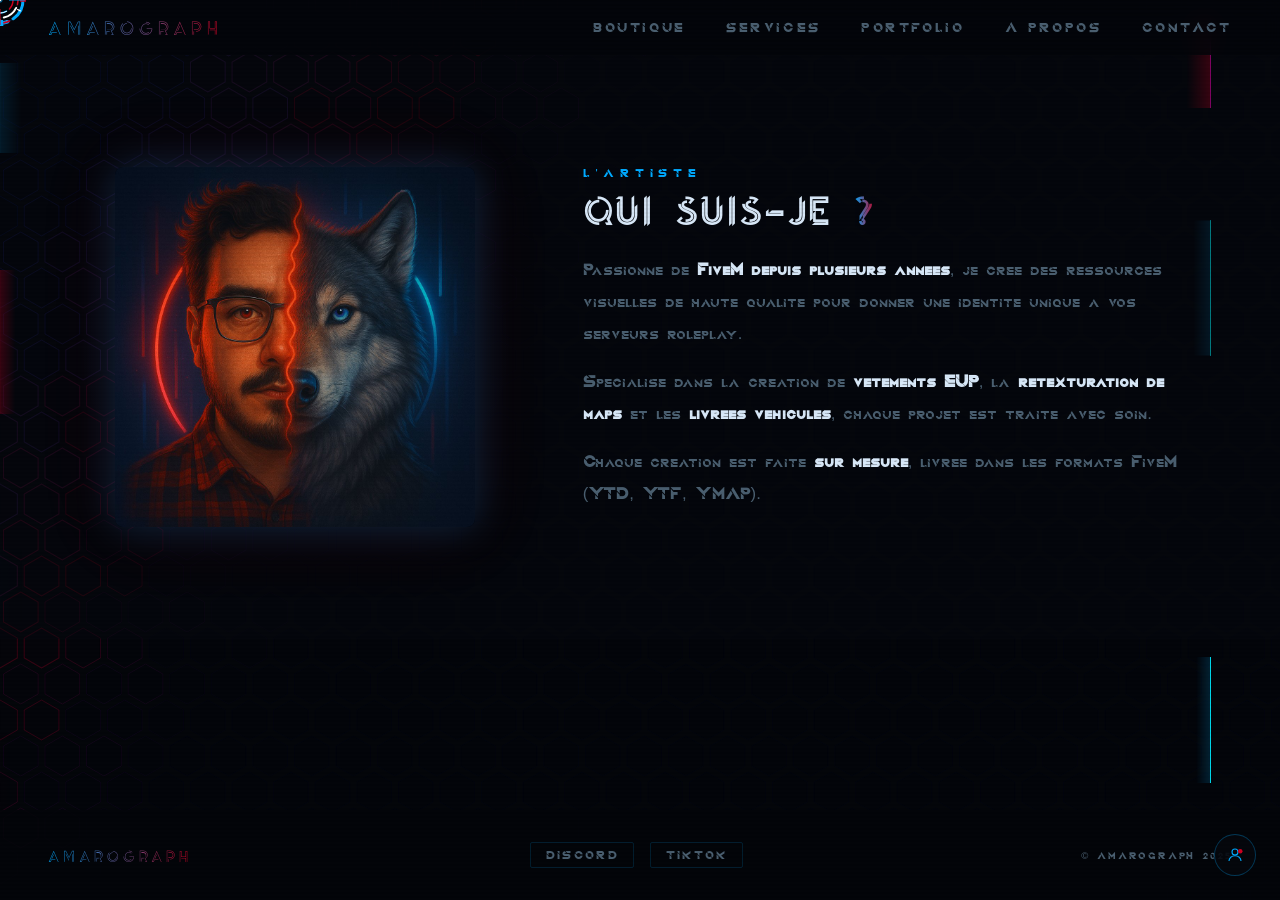
==== about.html @ d71bf7f0 "feat: boutique integree avec Tebex Headless API - boutique.html: page boutique avec grille de produi" ====
<!DOCTYPE html>
<html lang="fr">
<head>
<meta charset="UTF-8">
<meta name="viewport" content="width=device-width, initial-scale=1.0">
<title>Amarograph — À propos</title>
<link rel="stylesheet" href="style.css">
</head>
<body>
<div id="cur-wrap" style="position:fixed;pointer-events:none;z-index:99999;transform:translate(-50%,-50%);will-change:transform">
  <canvas id="cur-canvas" width="54" height="54" style="display:block"></canvas>
</div>
<canvas id="neon-border"></canvas>
<canvas id="hexbg"></canvas>
<canvas id="fl"></canvas>
<canvas id="fr"></canvas>
<nav class="Z">
  <a href="index.html" class="logo" style="text-decoration:none">Amarograph</a>
  <ul class="navl">
    <li><a href="boutique.html">Boutique</a></li>
    <li><a href="services.html">Services</a></li>
    <li><a href="portfolio.html">Portfolio</a></li>
    <li><a href="about.html" class="active">À propos</a></li>
    <li><a href="contact.html">Contact</a></li>
  </ul>
</nav>
<div class="secw" id="aboutbg"><div id="about"><section>
  <div class="ai">
    <div class="alw"><img src="[data-uri]" alt="Amarograph" style="width:100%;max-width:360px;border-radius:8px;position:relative;z-index:1;box-shadow:0 0 40px rgba(0,170,255,.18),0 0 80px rgba(204,0,32,.12)"></div>
    <div class="at">
      <span class="slbl">L'artiste</span>
      <h2 class="stit" id="txt-about-title" style="margin-bottom:1.5rem">Qui suis-je <span>?</span></h2>
      <p>Passionné de <strong>FiveM depuis plusieurs années</strong>, je crée des ressources visuelles de haute qualité pour donner une identité unique à vos serveurs roleplay.</p>
      <p>Spécialisé dans la création de <strong>vêtements EUP</strong>, la <strong>retexturation de maps</strong> et les <strong>livrées véhicules</strong>, chaque projet est traité avec soin.</p>
      <p>Chaque création est faite <strong>sur mesure</strong>, livrée dans les formats FiveM (YTD, YTF, YMAP).</p>
      </div>
    </div>
  </div>
</section></div></div>

<footer>
  <span class="flogo">Amarograph</span>
  <div class="sl">
    <a class="sb" href="#">Discord</a>
    <a class="sb" href="#">TikTok</a>
  </div>
  <span class="fr">© Amarograph 2025</span>
</footer>
<!-- ADMIN BTN -->
<div id="admin-btn" onclick="admOpen()" title="Admin">
  <svg viewBox="0 0 24 24" fill="none" stroke="#00AAFF" stroke-width="1.5">
    <circle cx="12" cy="8" r="4"/><path d="M4 20c0-4 3.6-7 8-7s8 3 8 7"/>
    <circle cx="19" cy="7" r="3" fill="#CC0020" stroke="none"/>
  </svg>
</div>

<!-- LOGIN -->
<div id="admin-login">
  <div class="adm-box">
    <div class="adm-title">Panneau Admin</div>
    <label class="adm-label">Mot de passe</label>
    <input type="password" class="adm-input" id="adm-pwd" placeholder="••••••••" onkeydown="if(event.key==='Enter')admLogin()">
    <div id="adm-err" class="adm-err">Mot de passe incorrect</div>
    <div style="display:flex;gap:.6rem;margin-top:1.2rem">
      <button class="adm-btn adm-btn-b" onclick="admLogin()" style="flex:1">Connexion</button>
      <button class="adm-btn adm-btn-r" onclick="admClose()" style="flex:1">Annuler</button>
    </div>
  </div>
</div>

<!-- PANEL -->
<div id="admin-panel">
  <div class="adm-box">
    <div style="display:flex;align-items:center;justify-content:space-between;margin-bottom:1.5rem">
      <div class="adm-title" style="margin-bottom:0">Administration</div>
      <button class="adm-btn adm-btn-r" onclick="admLogout()">Déconnexion</button>
    </div>

    <div class="adm-tabs">
      <div class="adm-tab active" onclick="admTab('photos',this)">Photos portfolio</div>
      <div class="adm-tab" onclick="admTab('textes',this)">Textes du site</div>
      <div class="adm-tab" onclick="admTab('services',this)">Services</div>
      <div class="adm-tab" onclick="admTab('params',this)">Paramètres</div>
    </div>

    <!-- TAB PHOTOS -->
    <div class="adm-tab-content active" id="atab-photos">
      <div style="display:flex;gap:.6rem;align-items:center;margin-bottom:.8rem;flex-wrap:wrap">
        <select id="adm-cat-new" class="adm-input" style="width:auto;flex:1">
          <option value="vetement">Vêtement</option>
          <option value="livery">Livery</option>
          <option value="mapping">Mapping</option>
          <option value="design">Design</option>
        </select>
        <input type="text" id="adm-name-new" class="adm-input" placeholder="Nom de la création" style="flex:2">
        <input type="text" id="adm-desc-new" class="adm-input" placeholder="Description courte" style="flex:3">
        <label class="adm-btn adm-btn-b" style="cursor:pointer">
          + Ajouter photo
          <input type="file" id="adm-file-new" accept="image/*" style="display:none" onchange="admAddPhoto()">
        </label>
      </div>
      <div class="adm-photos-grid" id="adm-photos-grid"></div>
    </div>

    <!-- TAB TEXTES -->
    <div class="adm-tab-content" id="atab-textes">
      <div class="adm-section">
        <div class="adm-label">Section Hero</div>
        <label class="adm-label">Accroche</label>
        <input type="text" class="adm-input" id="edit-eyebrow" oninput="liveEdit('txt-eyebrow',this.value)">
        <label class="adm-label">Titre principal</label>
        <input type="text" class="adm-input" id="edit-hero-title" oninput="liveEditArc('txt-hero-title',this.value)">
        <label class="adm-label">Sous-titre</label>
        <input type="text" class="adm-input" id="edit-hero-sub" oninput="liveEdit('txt-hero-sub',this.value)">
      </div>
      <div class="adm-section">
        <div class="adm-label">Section À propos</div>
        <label class="adm-label">Titre</label>
        <input type="text" class="adm-input" id="edit-about-title" oninput="liveEditArc('txt-about-title',this.value)">
        <label class="adm-label">Paragraphe 1</label>
        <textarea class="adm-input" id="edit-about-p1" rows="3" oninput="liveEditP('about-p1',this.value)" style="resize:vertical"></textarea>
        <label class="adm-label">Paragraphe 2</label>
        <textarea class="adm-input" id="edit-about-p2" rows="3" oninput="liveEditP('about-p2',this.value)" style="resize:vertical"></textarea>
        <label class="adm-label">Paragraphe 3</label>
        <textarea class="adm-input" id="edit-about-p3" rows="3" oninput="liveEditP('about-p3',this.value)" style="resize:vertical"></textarea>
      </div>
      <div class="adm-section">
        <div class="adm-label">Section Contact</div>
        <label class="adm-label">Titre</label>
        <input type="text" class="adm-input" id="edit-contact-title" oninput="liveEditArc('txt-contact-title',this.value)">
        <label class="adm-label">Sous-titre</label>
        <input type="text" class="adm-input" id="edit-contact-sub" oninput="liveEdit('txt-contact-sub',this.value)">
      </div>
      <div style="display:flex;gap:.6rem;margin-top:1rem">
        <button class="adm-btn adm-btn-g" onclick="admSaveTexts()" style="flex:1">Sauvegarder textes</button>
      </div>
    </div>

    <!-- TAB SERVICES -->
    <div class="adm-tab-content" id="atab-services">
      <div id="adm-services-list"></div>
      <button class="adm-btn adm-btn-g" onclick="admSaveServices()" style="margin-top:1rem">Sauvegarder services</button>
    </div>

    <!-- TAB PARAMS -->
    <div class="adm-tab-content" id="atab-params">
      <div class="adm-section">
        <div class="adm-label">Discord Webhook</div>
        <label class="adm-label">URL du Webhook (pour recevoir les messages du formulaire de contact)</label>
        <input type="text" class="adm-input" id="adm-webhook" placeholder="https://discord.com/api/webhooks/...">
        <p style="font-family:'Quantum',sans-serif;font-size:.7rem;color:var(--muted);margin-top:.5rem;line-height:1.6">
          Allez dans les paramètres de votre salon Discord → Intégrations → Webhooks → Nouveau webhook, puis copiez l'URL ici.
        </p>
        <button class="adm-btn adm-btn-g" onclick="admSaveWebhook()" style="margin-top:1rem">Sauvegarder</button>
      </div>
    </div>

  </div>
</div>

<div id="adm-toast" class="adm-toast">Sauvegardé !</div>

<!-- LIGHTBOX -->
<div class="lightbox" id="lightbox">
  <button class="lb-close" onclick="lbClose()">&times;</button>
  <button class="lb-nav lb-prev" onclick="lbNav(-1)">&#8249;</button>
  <button class="lb-nav lb-next" onclick="lbNav(1)">&#8250;</button>
  <img class="lb-img" id="lb-img" src="" alt="">
  <span class="lb-counter" id="lb-counter"></span>
  <div class="lb-info">
    <p class="lb-name" id="lb-name"></p>
    <p class="lb-desc" id="lb-desc"></p>
  </div>
</div>

</body>
</html>
<script src="script.js"></script>
</body>
</html>
---- style.css ----
@font-face{font-family:'Arc';src:url('[data-uri]') format('opentype')}
@font-face{font-family:'Quantum';src:url('[data-uri]') format('opentype')}

*,*::before,*::after{box-sizing:border-box;margin:0;padding:0}
:root{
  --b:#00AAFF;--r:#CC0020;
  --dark:#04060A;--dark2:#060810;--card:#08090F;
  --text:#D8E8F8;--muted:#4A5F70;
}
html{scroll-behavior:smooth}
body{background:var(--dark);color:var(--text);overflow-x:hidden;cursor:none;font-family:'Quantum',sans-serif;
  display:flex;flex-direction:column;min-height:100vh}
body::before{content:'';position:fixed;inset:0;pointer-events:none;z-index:9990;
  background:repeating-linear-gradient(0deg,transparent,transparent 2px,rgba(0,0,0,.022) 2px,rgba(0,0,0,.022) 4px)}

/* ── CURSEUR ── */
#cur{position:fixed;pointer-events:none;z-index:99999;transform:translate(-50%,-50%);will-change:transform}

/* ── CANVASES BG ── */
#hexbg{position:fixed;inset:0;z-index:0;pointer-events:none}
#fl{position:fixed;top:0;left:0;z-index:1;pointer-events:none;width:110px}
#fr{position:fixed;top:0;right:0;z-index:1;pointer-events:none;width:110px}

/* ── NEON BORDER TOUR DE PAGE ── */
#neon-border{
  position:fixed;inset:0;z-index:9980;pointer-events:none;
}

/* ── CONTENU AU DESSUS ── */
.Z{position:relative;z-index:2}

/* ── NAV ── */
nav{position:fixed;top:0;left:0;right:0;z-index:100;padding:1rem 3rem;
  display:flex;align-items:center;justify-content:space-between;
  background:rgba(4,6,10,.9);backdrop-filter:blur(10px)}
.logo{font-family:'Arc',sans-serif;font-size:1.2rem;letter-spacing:.25em;
  background:linear-gradient(90deg,var(--b),var(--r));-webkit-background-clip:text;-webkit-text-fill-color:transparent}
.navl{display:flex;gap:2.5rem;list-style:none}
.navl a{font-family:'Quantum',sans-serif;font-size:.82rem;letter-spacing:.2em;
  color:var(--muted);text-decoration:none;text-transform:uppercase;transition:color .2s}
.navl a:hover{color:var(--b)}

/* ── HERO ── */
.hero{min-height:100vh;display:flex;flex-direction:column;align-items:center;justify-content:center;
  text-align:center;padding:6rem 2rem 4rem;position:relative;z-index:2;overflow:hidden}
.hbg{position:absolute;inset:0;
  background:radial-gradient(ellipse 65% 55% at 25% 45%,rgba(0,100,200,.06) 0%,transparent 60%),
             radial-gradient(ellipse 55% 50% at 75% 60%,rgba(180,0,20,.05) 0%,transparent 60%),rgba(4,6,10,.3);z-index:0}

.eyebrow{position:relative;z-index:2;font-family:'Quantum',sans-serif;font-size:.85rem;
  letter-spacing:.5em;color:var(--b);text-transform:uppercase;margin-bottom:1rem;
  opacity:0;animation:fu .7s .3s forwards}
.htitle{position:relative;z-index:2;font-family:'Arc',sans-serif;
  font-size:clamp(3rem,7vw,6.5rem);letter-spacing:.15em;text-transform:uppercase;
  background:linear-gradient(135deg,#fff 0%,var(--b) 45%,var(--r) 100%);
  -webkit-background-clip:text;-webkit-text-fill-color:transparent;
  opacity:0;animation:fu .7s .5s forwards;line-height:1}
.hsub{position:relative;z-index:2;font-family:'Quantum',sans-serif;font-size:.95rem;
  letter-spacing:.2em;color:var(--muted);margin-top:.8rem;opacity:0;animation:fu .7s .7s forwards}
.htags{position:relative;z-index:2;display:flex;flex-wrap:wrap;gap:.6rem;justify-content:center;
  margin:1.8rem 0;opacity:0;animation:fu .7s .9s forwards}
.tag{font-family:'Quantum',sans-serif;font-size:.72rem;letter-spacing:.2em;text-transform:uppercase;
  padding:.4rem 1rem;border:1px solid;border-radius:2px}
.tb{border-color:var(--b);color:var(--b);background:rgba(0,170,255,.07)}
.tr{border-color:var(--r);color:var(--r);background:rgba(204,0,32,.07)}
.hcta{position:relative;z-index:2;display:inline-flex;font-family:'Quantum',sans-serif;
  font-size:.65rem;letter-spacing:.3em;text-transform:uppercase;padding:.85rem 2.5rem;
  background:linear-gradient(135deg,rgba(0,170,255,.12),rgba(204,0,32,.12));
  border:1px solid var(--b);color:var(--b);text-decoration:none;transition:all .25s;
  opacity:0;animation:fu .7s 1.1s forwards;clip-path:polygon(8px 0%,100% 0%,calc(100% - 8px) 100%,0% 100%)}
.hcta:hover{background:linear-gradient(135deg,rgba(0,170,255,.25),rgba(204,0,32,.18));box-shadow:0 0 28px rgba(0,170,255,.18)}
@keyframes fu{from{opacity:0;transform:translateY(18px)}to{opacity:1;transform:translateY(0)}}

/* ── SECTIONS ── */
.ndiv{height:1px;background:linear-gradient(90deg,transparent,var(--b) 30%,var(--r) 70%,transparent);opacity:.2;position:relative;z-index:2}
.secw{position:relative;z-index:2}
section{padding:6rem 2rem;max-width:1200px;margin:0 auto}
.slbl{font-family:'Quantum',sans-serif;font-size:.72rem;letter-spacing:.5em;
  text-transform:uppercase;color:var(--b);margin-bottom:.6rem;display:block}
.stit{font-family:'Arc',sans-serif;font-size:clamp(1.6rem,3vw,2.6rem);
  letter-spacing:.08em;margin-bottom:2.5rem;line-height:1.1}
.stit span{background:linear-gradient(90deg,var(--b),var(--r));-webkit-background-clip:text;-webkit-text-fill-color:transparent}

/* ── SERVICES ── */
#srvbg{background:rgba(6,8,16,.5)}
.sgrid{display:grid;grid-template-columns:repeat(auto-fill,minmax(260px,1fr));gap:1px;background:rgba(0,170,255,.02)}
.sc{background:rgba(8,9,15,.45);backdrop-filter:blur(6px);padding:2rem 1.6rem;position:relative;overflow:hidden;transition:background .25s;border:1px solid rgba(0,170,255,.08)}
.sc::before{content:'';position:absolute;top:0;left:0;right:0;height:2px;transition:transform .35s;transform:scaleX(0);transform-origin:left}
.sc.s1::before,.sc.s3::before{background:linear-gradient(90deg,var(--b),var(--r))}
.sc.s2::before,.sc.s4::before{background:linear-gradient(90deg,var(--r),var(--b))}
.sc:hover{background:rgba(11,13,24,.6);border-color:rgba(0,170,255,.2)}
.sc:hover::before{transform:scaleX(1)}
.hi{display:inline-flex;align-items:center;justify-content:center;width:48px;height:48px;margin-bottom:1rem}
.hi svg{width:48px;height:48px}
.sn{font-family:'Arc',sans-serif;font-size:.82rem;letter-spacing:.12em;text-transform:uppercase;color:var(--text);margin-bottom:.6rem}
.sd{font-family:'Quantum',sans-serif;font-size:1rem;color:var(--muted);line-height:1.8}
.stags{display:flex;flex-wrap:wrap;gap:.4rem;margin-top:1rem}
.stb{font-family:'Quantum',sans-serif;font-size:.72rem;letter-spacing:.15em;text-transform:uppercase;
  padding:.2rem .6rem;background:rgba(0,170,255,.07);border:1px solid rgba(0,170,255,.22);color:var(--b);border-radius:2px}
.str{font-family:'Quantum',sans-serif;font-size:.72rem;letter-spacing:.15em;text-transform:uppercase;
  padding:.2rem .6rem;background:rgba(204,0,32,.07);border:1px solid rgba(204,0,32,.22);color:var(--r);border-radius:2px}

/* ── PORTFOLIO ── */
.pf{display:flex;gap:.6rem;flex-wrap:wrap;margin-bottom:2rem}
.fb{font-family:'Quantum',sans-serif;font-size:.78rem;letter-spacing:.2em;text-transform:uppercase;
  padding:.45rem 1.1rem;border:1px solid rgba(255,255,255,.1);background:transparent;
  color:var(--muted);border-radius:2px;transition:all .2s;cursor:pointer}
.fb.active,.fb:hover{border-color:var(--b);color:var(--b);background:rgba(0,170,255,.07)}
.pg{display:grid;grid-template-columns:repeat(auto-fill,minmax(280px,1fr));gap:1.5px}
.pc{aspect-ratio:4/3;background:var(--card);position:relative;overflow:hidden;
  display:flex;align-items:center;justify-content:center;border:1px solid rgba(255,255,255,.04);transition:border-color .25s}
.pc:hover{border-color:rgba(0,170,255,.2)}
.phb{position:absolute;inset:0;display:flex;align-items:center;justify-content:center;opacity:.06;transition:transform .5s,opacity .3s}
.pc:hover .phb{transform:scale(1.1);opacity:.1}
.pcc{position:relative;text-align:center;padding:1.5rem}
.pcat{font-family:'Quantum',sans-serif;font-size:.7rem;letter-spacing:.4em;text-transform:uppercase;margin-bottom:.5rem}
.pcat.b{color:var(--b)}.pcat.r{color:var(--r)}
.pname{font-family:'Arc',sans-serif;font-size:.9rem;letter-spacing:.1em;color:var(--text)}
.pov{position:absolute;inset:0;background:rgba(4,6,10,.9);display:flex;flex-direction:column;
  align-items:center;justify-content:center;opacity:0;transition:opacity .25s;padding:1.5rem;text-align:center}
.pc:hover .pov{opacity:1}
.pot{font-family:'Arc',sans-serif;font-size:.92rem;letter-spacing:.08em;margin-bottom:.5rem;color:var(--text)}
.pod{font-family:'Quantum',sans-serif;font-size:.95rem;color:var(--muted);line-height:1.7;margin-bottom:1rem}
.pob{font-family:'Quantum',sans-serif;font-size:.6rem;letter-spacing:.3em;text-transform:uppercase;
  border:1px solid var(--r);color:var(--r);padding:.4rem 1.2rem;background:transparent;transition:all .2s;cursor:pointer}
.pob:hover{background:var(--r);color:#fff}

/* ── ABOUT ── */
#aboutbg{background:rgba(6,8,14,.5)}
.ai{display:grid;grid-template-columns:1fr 1.4fr;gap:4rem;align-items:center}
@media(max-width:700px){.ai{grid-template-columns:1fr;gap:2rem}}
.alw{position:relative;display:flex;align-items:center;justify-content:center;padding:1rem}
.alw img{border-radius:8px!important;box-shadow:0 0 40px rgba(0,170,255,.2),0 0 80px rgba(204,0,32,.12)!important}
.alw::before{content:'';position:absolute;inset:0;background:radial-gradient(ellipse at 50% 50%,rgba(0,170,255,.05),transparent 70%);border-radius:2px}
.alw img{width:100%;max-width:400px;border-radius:2px;position:relative;z-index:1}
.at p{font-family:'Quantum',sans-serif;font-size:1.05rem;line-height:1.9;color:var(--muted);margin-bottom:1rem}
.at strong{color:var(--text)}
.as{display:grid;grid-template-columns:repeat(3,1fr);gap:1px;margin-top:2rem;background:rgba(0,170,255,.05);border:1px solid rgba(0,170,255,.08)}
.ast{background:var(--card);padding:1.2rem .8rem;text-align:center}
.asn{font-family:'Arc',sans-serif;font-size:1.8rem;display:block;
  background:linear-gradient(135deg,var(--b),var(--r));-webkit-background-clip:text;-webkit-text-fill-color:transparent}
.asl{font-family:'Quantum',sans-serif;font-size:.55rem;letter-spacing:.25em;text-transform:uppercase;color:var(--muted)}

/* ── CONTACT ── */
.ci{max-width:680px;margin:0 auto;text-align:center;padding:6rem 2rem}
.cf{margin-top:2.5rem;display:grid;gap:1px}
.fr2{display:grid;grid-template-columns:1fr 1fr;gap:1px}
.cf input,.cf textarea,.cf select{width:100%;padding:.9rem 1.1rem;background:#06080E;
  border:1px solid rgba(0,170,255,.12);color:var(--text);font-family:'Quantum',sans-serif;
  font-size:.85rem;outline:none;transition:border-color .2s,box-shadow .2s;appearance:none}
.cf input::placeholder,.cf textarea::placeholder{color:var(--muted)}
.cf input:focus,.cf textarea:focus,.cf select:focus{border-color:var(--b);box-shadow:0 0 14px rgba(0,170,255,.1)}
.cf select option{background:#06080E;color:var(--text)}
.cf textarea{resize:vertical;min-height:110px}
.fsub{font-family:'Quantum',sans-serif;font-size:.65rem;letter-spacing:.3em;text-transform:uppercase;
  background:linear-gradient(135deg,rgba(0,170,255,.14),rgba(204,0,32,.14));
  border:1px solid var(--b);color:var(--b);padding:1rem;transition:all .25s;cursor:pointer;
  clip-path:polygon(12px 0%,100% 0%,calc(100% - 12px) 100%,0% 100%)}
.fsub:hover{background:linear-gradient(135deg,rgba(0,170,255,.28),rgba(204,0,32,.2));box-shadow:0 0 22px rgba(0,170,255,.14)}

/* ── FOOTER ── */
footer{background:rgba(4,6,10,.85);padding:2rem 3rem;display:flex;align-items:center;
  justify-content:space-between;flex-wrap:wrap;gap:1rem;position:relative;z-index:2;margin-top:auto}
.flogo{font-family:'Arc',sans-serif;font-size:1rem;letter-spacing:.25em;
  background:linear-gradient(90deg,var(--b),var(--r));-webkit-background-clip:text;-webkit-text-fill-color:transparent}
.fr{font-family:'Quantum',sans-serif;font-size:.6rem;letter-spacing:.2em;text-transform:uppercase;color:var(--muted)}
.sl{display:flex;gap:1rem}
.sb{font-family:'Quantum',sans-serif;font-size:.72rem;letter-spacing:.2em;text-transform:uppercase;
  border:1px solid rgba(0,170,255,.15);color:var(--muted);padding:.4rem .9rem;text-decoration:none;transition:all .2s;border-radius:2px}
.sb:hover{border-color:var(--b);color:var(--b)}

/* ── BOUTIQUE ── */
.shop-grid{display:grid;grid-template-columns:repeat(auto-fill,minmax(280px,1fr));gap:1px;background:rgba(0,170,255,.02)}
.shop-card{background:rgba(8,9,15,.45);backdrop-filter:blur(6px);border:1px solid rgba(0,170,255,.08);
  position:relative;overflow:hidden;transition:all .35s cubic-bezier(.25,.46,.45,.94)}
.shop-card::before{content:'';position:absolute;top:0;left:0;right:0;height:2px;
  background:linear-gradient(90deg,var(--b),var(--r));transform:scaleX(0);transform-origin:left;transition:transform .35s}
.shop-card:hover{background:rgba(11,13,24,.6);border-color:rgba(0,170,255,.2);transform:translateY(-3px);
  box-shadow:0 8px 30px rgba(0,170,255,.08)}
.shop-card:hover::before{transform:scaleX(1)}
.shop-card-img{width:100%;aspect-ratio:16/10;object-fit:cover;display:block;transition:transform .5s cubic-bezier(.25,.46,.45,.94)}
.shop-card:hover .shop-card-img{transform:scale(1.04)}
.shop-card-body{padding:1.4rem 1.4rem 1.2rem}
.shop-card-name{font-family:'Arc',sans-serif;font-size:.88rem;letter-spacing:.08em;text-transform:uppercase;color:var(--text);margin-bottom:.4rem}
.shop-card-desc{font-family:'Quantum',sans-serif;font-size:.78rem;color:var(--muted);line-height:1.6;margin-bottom:1rem;
  display:-webkit-box;-webkit-line-clamp:2;-webkit-box-orient:vertical;overflow:hidden}
.shop-card-footer{display:flex;align-items:center;justify-content:space-between;padding:0 1.4rem 1.2rem}
.shop-card-price{font-family:'Arc',sans-serif;font-size:1.1rem;font-weight:700;
  background:linear-gradient(90deg,var(--b),var(--r));-webkit-background-clip:text;-webkit-text-fill-color:transparent}
.shop-btn{font-family:'Quantum',sans-serif;font-size:.6rem;letter-spacing:.25em;text-transform:uppercase;
  background:linear-gradient(135deg,rgba(0,170,255,.12),rgba(204,0,32,.12));border:1px solid var(--b);color:var(--b);
  padding:.55rem 1.2rem;cursor:pointer;transition:all .25s;clip-path:polygon(6px 0%,100% 0%,calc(100% - 6px) 100%,0% 100%)}
.shop-btn:hover{background:linear-gradient(135deg,rgba(0,170,255,.25),rgba(204,0,32,.18));box-shadow:0 0 20px rgba(0,170,255,.15)}
.shop-btn.added{background:rgba(0,180,80,.15);border-color:#00B450;color:#00B450}

/* Boutique loading */
.shop-loading{text-align:center;padding:4rem 2rem;color:var(--muted);font-family:'Quantum',sans-serif;font-size:.8rem;letter-spacing:.15em}
.shop-spinner{width:32px;height:32px;border:2px solid rgba(0,170,255,.15);border-top-color:var(--b);border-radius:50%;
  margin:0 auto 1rem;animation:spin 1s linear infinite}
@keyframes spin{to{transform:rotate(360deg)}}
.shop-empty{text-align:center;padding:4rem 2rem;color:var(--muted);font-family:'Quantum',sans-serif;font-size:.85rem;letter-spacing:.15em}

/* Panier flottant */
.shop-cart{position:fixed;bottom:5rem;right:1.5rem;z-index:500;width:300px;
  background:rgba(6,8,14,.95);border:1px solid rgba(0,170,255,.12);border-radius:8px;
  backdrop-filter:blur(16px);box-shadow:0 8px 40px rgba(0,0,0,.5)}
.shop-cart-header{display:flex;align-items:center;gap:.5rem;padding:.8rem 1rem;
  border-bottom:1px solid rgba(0,170,255,.08);color:var(--b);
  font-family:'Quantum',sans-serif;font-size:.72rem;letter-spacing:.2em;text-transform:uppercase}
.shop-cart-badge{background:var(--r);color:#fff;font-size:.6rem;padding:.15rem .45rem;border-radius:10px;margin-left:auto}
.shop-cart-items{max-height:200px;overflow-y:auto;padding:.6rem 1rem}
.shop-cart-item{display:flex;align-items:center;justify-content:space-between;padding:.4rem 0;
  border-bottom:1px solid rgba(0,170,255,.04);font-family:'Quantum',sans-serif;font-size:.72rem;color:var(--text)}
.shop-cart-item-name{flex:1;overflow:hidden;text-overflow:ellipsis;white-space:nowrap;margin-right:.5rem}
.shop-cart-item-price{color:var(--b);white-space:nowrap}
.shop-cart-item-remove{background:none;border:none;color:var(--r);cursor:pointer;font-size:.9rem;padding:0 .3rem;transition:opacity .2s}
.shop-cart-item-remove:hover{opacity:.7}
.shop-cart-total{display:flex;justify-content:space-between;padding:.8rem 1rem;
  border-top:1px solid rgba(0,170,255,.08);font-family:'Arc',sans-serif;font-size:.9rem;color:var(--text)}
.shop-cart-checkout{width:100%;padding:.7rem;font-family:'Quantum',sans-serif;font-size:.65rem;letter-spacing:.3em;text-transform:uppercase;
  background:linear-gradient(135deg,rgba(0,170,255,.18),rgba(204,0,32,.18));border:1px solid var(--b);color:var(--b);
  cursor:pointer;transition:all .25s;border-radius:0 0 7px 7px}
.shop-cart-checkout:hover{background:linear-gradient(135deg,rgba(0,170,255,.3),rgba(204,0,32,.25));box-shadow:0 0 22px rgba(0,170,255,.15)}

/* Toggle panier mobile */
.shop-cart-toggle{position:fixed;bottom:5rem;right:1.5rem;z-index:501;width:48px;height:48px;border-radius:50%;
  background:rgba(6,8,14,.9);border:1px solid rgba(0,170,255,.2);color:var(--b);cursor:pointer;
  display:flex;align-items:center;justify-content:center;transition:all .25s;box-shadow:0 4px 20px rgba(0,0,0,.4)}
.shop-cart-toggle:hover{border-color:var(--b);box-shadow:0 0 20px rgba(0,170,255,.2)}
.shop-cart-toggle-badge{position:absolute;top:-4px;right:-4px;background:var(--r);color:#fff;
  font-family:'Quantum',sans-serif;font-size:.55rem;padding:.1rem .4rem;border-radius:10px;min-width:16px;text-align:center}

/* Boutique card placeholder image */
.shop-card-img-placeholder{width:100%;aspect-ratio:16/10;display:flex;align-items:center;justify-content:center;
  background:rgba(0,170,255,.03);color:var(--muted)}
.shop-card-img-placeholder svg{width:40px;height:40px;opacity:.3}

/* ── ADMIN ── */
#admin-btn{position:fixed;bottom:1.5rem;right:1.5rem;z-index:200;
  width:42px;height:42px;border-radius:50%;
  background:rgba(6,8,14,.9);border:1px solid rgba(0,170,255,.3);
  display:flex;align-items:center;justify-content:center;cursor:pointer;
  transition:all .2s}
#admin-btn:hover{border-color:var(--b);box-shadow:0 0 16px rgba(0,170,255,.3)}
#admin-btn svg{width:18px;height:18px}

#admin-login,#admin-panel{display:none;position:fixed;inset:0;z-index:9000;
  background:rgba(4,6,10,.97);backdrop-filter:blur(12px);
  align-items:center;justify-content:center;overflow-y:auto}
#admin-login.open,#admin-panel.open{display:flex}

.adm-box{background:#08090F;border:1px solid rgba(0,170,255,.2);
  padding:2.5rem;width:min(440px,90vw);border-radius:2px}
.adm-title{font-family:'Arc',sans-serif;font-size:1.4rem;letter-spacing:.15em;
  background:linear-gradient(90deg,var(--b),var(--r));-webkit-background-clip:text;
  -webkit-text-fill-color:transparent;margin-bottom:1.5rem;text-align:center}
.adm-label{font-family:'Quantum',sans-serif;font-size:.7rem;letter-spacing:.3em;
  text-transform:uppercase;color:var(--muted);display:block;margin-bottom:.4rem;margin-top:1rem}
.adm-input{width:100%;padding:.75rem 1rem;background:#06080E;
  border:1px solid rgba(0,170,255,.15);color:var(--text);
  font-family:'Quantum',sans-serif;font-size:.9rem;outline:none;
  transition:border-color .2s}
.adm-input:focus{border-color:var(--b)}
.adm-btn{font-family:'Quantum',sans-serif;font-size:.7rem;letter-spacing:.3em;
  text-transform:uppercase;padding:.8rem 1.5rem;cursor:pointer;
  transition:all .2s;border-radius:2px}
.adm-btn-b{background:linear-gradient(135deg,rgba(0,170,255,.15),rgba(204,0,32,.1));
  border:1px solid var(--b);color:var(--b)}
.adm-btn-b:hover{background:linear-gradient(135deg,rgba(0,170,255,.3),rgba(204,0,32,.2));
  box-shadow:0 0 16px rgba(0,170,255,.2)}
.adm-btn-r{background:rgba(204,0,32,.1);border:1px solid var(--r);color:var(--r)}
.adm-btn-r:hover{background:rgba(204,0,32,.25)}
.adm-btn-g{background:rgba(0,180,80,.1);border:1px solid #00B450;color:#00B450}
.adm-btn-g:hover{background:rgba(0,180,80,.25)}
.adm-err{color:var(--r);font-family:'Quantum',sans-serif;font-size:.75rem;
  text-align:center;margin-top:.8rem;display:none}

#admin-panel .adm-box{width:min(900px,95vw);max-height:90vh;overflow-y:auto;padding:2rem}
.adm-tabs{display:flex;gap:2px;margin-bottom:1.5rem;background:rgba(0,170,255,.04)}
.adm-tab{font-family:'Quantum',sans-serif;font-size:.7rem;letter-spacing:.2em;
  text-transform:uppercase;padding:.6rem 1.2rem;cursor:pointer;
  border:1px solid transparent;color:var(--muted);transition:all .2s}
.adm-tab.active{border-color:var(--b);color:var(--b);background:rgba(0,170,255,.08)}
.adm-tab-content{display:none}
.adm-tab-content.active{display:block}

.adm-section{margin-bottom:1.5rem;padding-bottom:1.5rem;border-bottom:1px solid rgba(0,170,255,.08)}
.adm-section:last-child{border-bottom:none}
.adm-row{display:flex;gap:.6rem;align-items:flex-end;flex-wrap:wrap;margin-top:.4rem}

/* Portfolio grid admin */
.adm-photos-grid{display:grid;grid-template-columns:repeat(auto-fill,minmax(140px,1fr));gap:.8rem;margin-top:1rem}
.adm-photo-item{position:relative;aspect-ratio:4/3;background:#0A0C16;
  border:1px solid rgba(0,170,255,.15);border-radius:2px;overflow:hidden;cursor:pointer}
.adm-photo-item img{width:100%;height:100%;object-fit:cover}
.adm-photo-del{position:absolute;top:4px;right:4px;
  background:rgba(204,0,32,.85);border:none;color:#fff;
  width:22px;height:22px;border-radius:50%;cursor:pointer;font-size:11px;
  display:flex;align-items:center;justify-content:center}
.adm-photo-del:hover{background:var(--r)}
.adm-photo-add{aspect-ratio:4/3;background:#0A0C16;
  border:1px dashed rgba(0,170,255,.3);border-radius:2px;
  display:flex;flex-direction:column;align-items:center;justify-content:center;
  cursor:pointer;gap:.4rem;transition:border-color .2s}
.adm-photo-add:hover{border-color:var(--b)}
.adm-photo-add span{font-family:'Quantum',sans-serif;font-size:.65rem;
  letter-spacing:.2em;text-transform:uppercase;color:var(--muted)}
.adm-photo-info{margin-top:.4rem}
.adm-photo-info input{width:100%;padding:.4rem .6rem;background:#06080E;
  border:1px solid rgba(0,170,255,.12);color:var(--text);
  font-family:'Quantum',sans-serif;font-size:.72rem;outline:none;margin-top:.3rem}
.adm-photo-info input:focus{border-color:var(--b)}

.adm-toast{position:fixed;bottom:5rem;left:50%;transform:translateX(-50%);
  background:#00B450;color:#fff;font-family:'Quantum',sans-serif;
  font-size:.75rem;letter-spacing:.2em;text-transform:uppercase;
  padding:.6rem 1.5rem;border-radius:2px;z-index:9999;
  opacity:0;transition:opacity .3s;pointer-events:none}
.adm-toast.show{opacity:1}

/* Portfolio public avec vraies photos */
.pg-photos{display:grid;grid-template-columns:repeat(auto-fill,minmax(280px,1fr));gap:2px}
.pg-photo{position:relative;overflow:hidden;cursor:pointer;background:#08090F}
.pg-photo img{width:100%;height:100%;object-fit:cover;display:block;
  transition:transform .5s cubic-bezier(.25,.46,.45,.94)}
.pg-photo:hover img{transform:scale(1.06)}
.pg-photo-ov{position:absolute;inset:0;background:rgba(4,6,10,.82);
  display:flex;flex-direction:column;align-items:center;justify-content:center;
  opacity:0;transition:opacity .25s;padding:1.2rem;text-align:center}
.pg-photo:hover .pg-photo-ov{opacity:1}
.pg-photo-cat{font-family:'Quantum',sans-serif;font-size:.6rem;letter-spacing:.4em;
  text-transform:uppercase;margin-bottom:.4rem}
.pg-photo-name{font-family:'Arc',sans-serif;font-size:.9rem;letter-spacing:.08em;color:var(--text)}
.pg-empty{text-align:center;padding:4rem 2rem;font-family:'Quantum',sans-serif;
  font-size:.85rem;color:var(--muted);letter-spacing:.1em;grid-column:1/-1}

/* ── SCROLL REVEAL ── */
.reveal{opacity:0;transform:translateY(40px);transition:opacity .7s ease,transform .7s ease}
.reveal.visible{opacity:1;transform:translateY(0)}
.reveal-d1{transition-delay:.1s}.reveal-d2{transition-delay:.2s}.reveal-d3{transition-delay:.3s}.reveal-d4{transition-delay:.4s}

/* ── NAV ACTIVE ── */
.navl a.active{color:var(--b)}

/* ── LIGHTBOX ── */
.lightbox{position:fixed;inset:0;z-index:10000;background:rgba(2,3,6,.95);backdrop-filter:blur(14px);
  display:flex;align-items:center;justify-content:center;opacity:0;pointer-events:none;transition:opacity .3s}
.lightbox.open{opacity:1;pointer-events:auto}
.lb-img{max-width:85vw;max-height:78vh;object-fit:contain;border:1px solid rgba(0,170,255,.15);border-radius:2px;
  box-shadow:0 0 60px rgba(0,170,255,.12);transition:opacity .25s}
.lb-close{position:absolute;top:1.5rem;right:1.5rem;width:42px;height:42px;border:1px solid rgba(255,255,255,.15);
  background:rgba(6,8,14,.8);color:var(--text);font-size:1.3rem;display:flex;align-items:center;justify-content:center;
  cursor:pointer;border-radius:50%;transition:all .2s;z-index:10001}
.lb-close:hover{border-color:var(--r);color:var(--r)}
.lb-nav{position:absolute;top:50%;transform:translateY(-50%);width:44px;height:44px;border:1px solid rgba(0,170,255,.2);
  background:rgba(6,8,14,.8);color:var(--b);font-size:1.2rem;display:flex;align-items:center;justify-content:center;
  cursor:pointer;border-radius:50%;transition:all .2s;z-index:10001}
.lb-nav:hover{border-color:var(--b);background:rgba(0,170,255,.12);box-shadow:0 0 16px rgba(0,170,255,.2)}
.lb-prev{left:1.5rem}.lb-next{right:1.5rem}
.lb-info{position:absolute;bottom:2rem;text-align:center;width:100%;padding:0 2rem}
.lb-name{font-family:'Arc',sans-serif;font-size:1rem;letter-spacing:.1em;color:var(--text);margin-bottom:.3rem}
.lb-desc{font-family:'Quantum',sans-serif;font-size:.85rem;color:var(--muted)}
.lb-counter{font-family:'Quantum',sans-serif;font-size:.65rem;letter-spacing:.2em;color:var(--muted);
  position:absolute;top:1.8rem;left:50%;transform:translateX(-50%)}

/* ── WATERMARK OVERLAY ── */
.pg-photo::after{content:'AMAROGRAPH';position:absolute;inset:0;display:flex;align-items:center;justify-content:center;
  font-family:'Arc',sans-serif;font-size:clamp(1rem,3vw,1.6rem);letter-spacing:.4em;color:rgba(255,255,255,.08);
  transform:rotate(-30deg);pointer-events:none;user-select:none;z-index:3;text-transform:uppercase}

/* ── FORM STATES ── */
.fsub.loading{opacity:.6;pointer-events:none}
.fsub.success{border-color:#00B450!important;color:#00B450!important}
.fsub.error{border-color:var(--r)!important;color:var(--r)!important}
.cf .field-err{font-family:'Quantum',sans-serif;font-size:.7rem;color:var(--r);margin-top:.2rem;display:none}
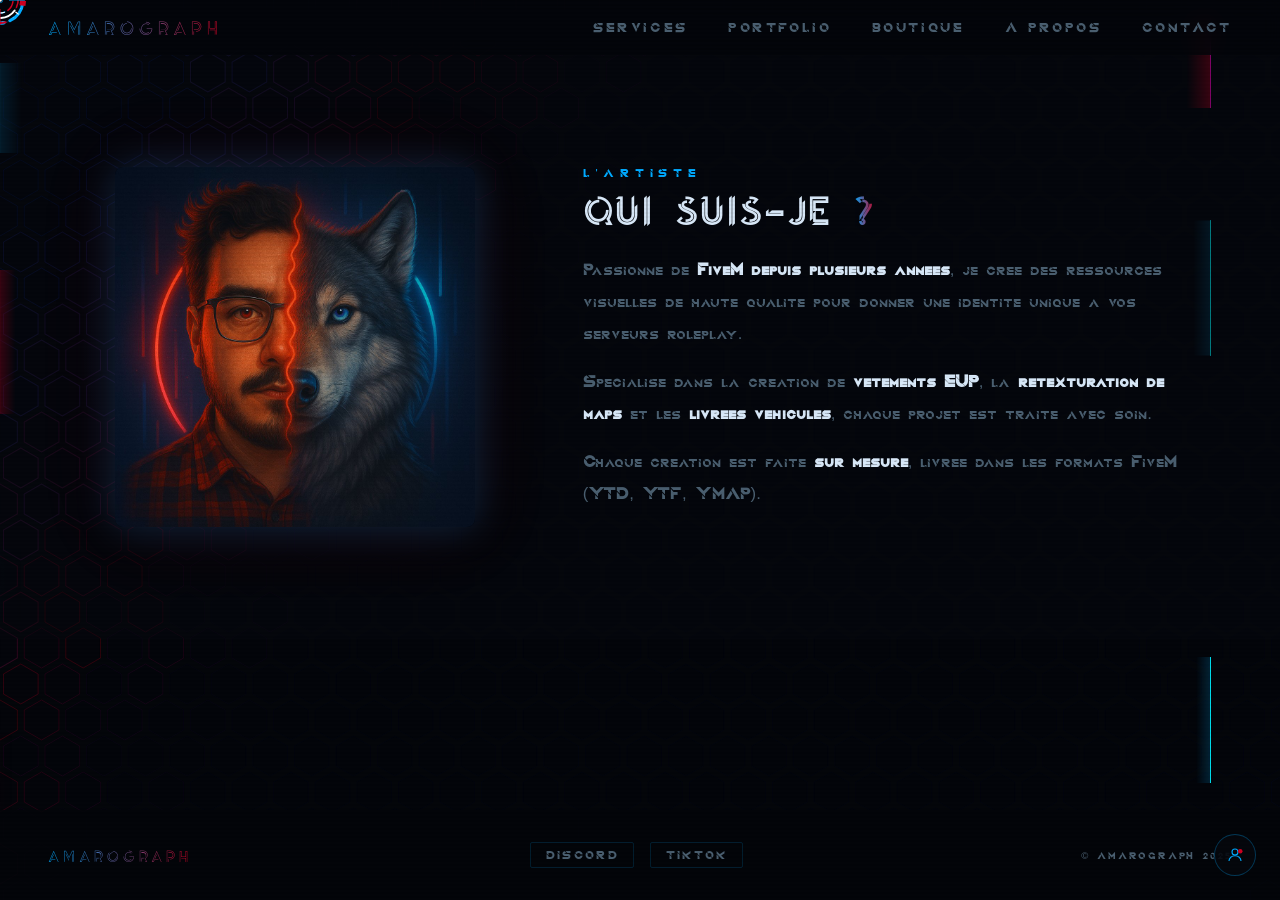
==== commit ba18dc0c: "fix: reorder nav - Boutique entre Portfolio et A propos Services > Portfolio > Boutique > À propos >" ====
--- a/about.html
+++ b/about.html
@@ -17,9 +17,9 @@
 <nav class="Z">
   <a href="index.html" class="logo" style="text-decoration:none">Amarograph</a>
   <ul class="navl">
-    <li><a href="boutique.html">Boutique</a></li>
     <li><a href="services.html">Services</a></li>
     <li><a href="portfolio.html">Portfolio</a></li>
+    <li><a href="boutique.html">Boutique</a></li>
     <li><a href="about.html" class="active">À propos</a></li>
     <li><a href="contact.html">Contact</a></li>
   </ul>
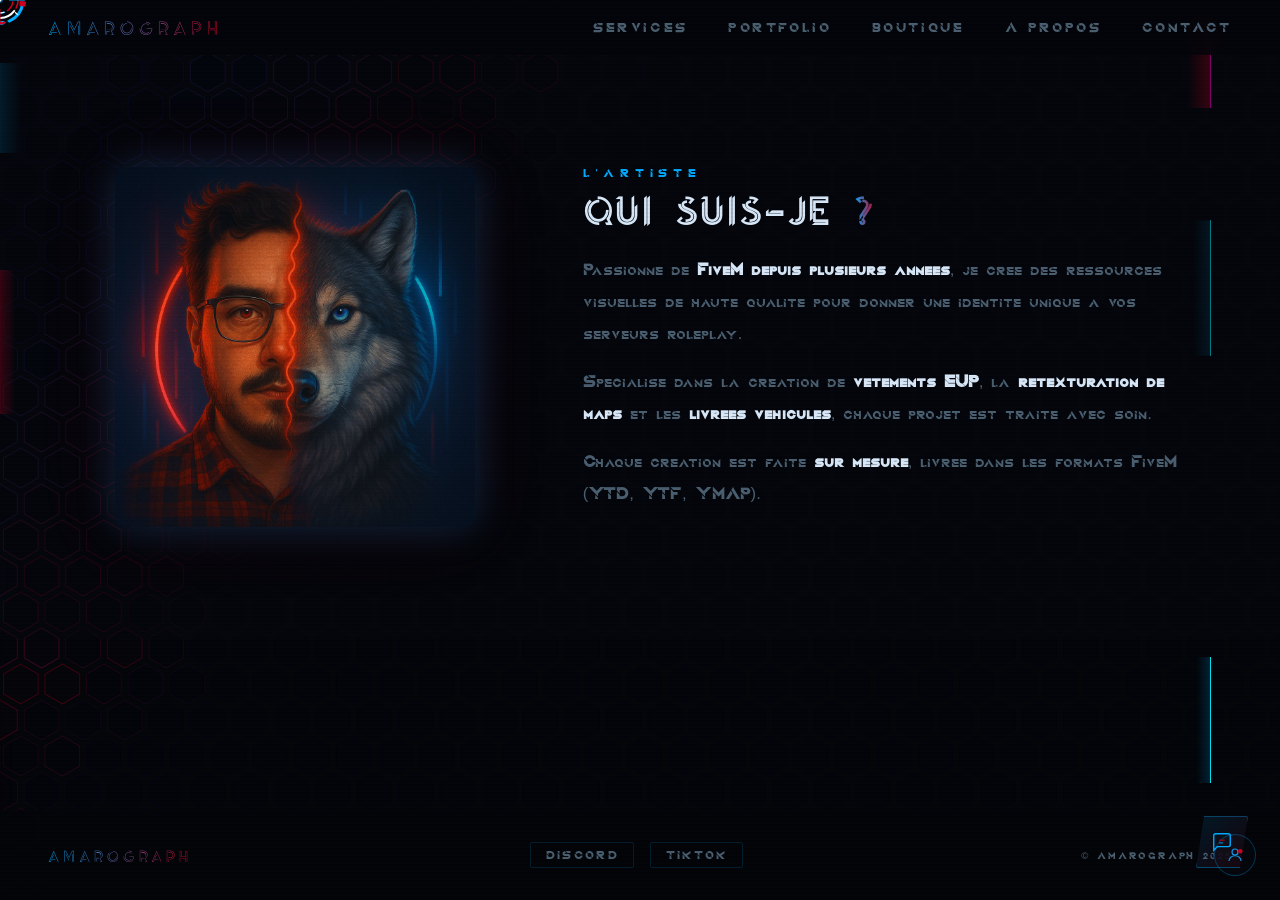
==== commit e406fae4: "feat: widget chat flottant avec envoi Discord webhook - Bulle chat fixe en bas a droite, style neon " ====
--- a/about.html
+++ b/about.html
@@ -46,6 +46,48 @@
   </div>
   <span class="fr">© Amarograph 2025</span>
 </footer>
+<!-- CHAT WIDGET -->
+<div id="chat-bubble" onclick="chatToggle()" title="Nous contacter">
+  <div id="chat-notif"></div>
+  <svg viewBox="0 0 24 24" fill="none" stroke="#00AAFF" stroke-width="1.5">
+    <path d="M21 15a2 2 0 0 1-2 2H7l-4 4V5a2 2 0 0 1 2-2h14a2 2 0 0 1 2 2z"/>
+    <line x1="9" y1="10" x2="15" y2="10" stroke="#CC0020" stroke-width="1"/>
+    <line x1="9" y1="13" x2="13" y2="13" stroke="#00AAFF" stroke-width="1"/>
+  </svg>
+</div>
+
+<div id="chat-window">
+  <div class="chat-head">
+    <div class="chat-avatar">
+      <svg viewBox="0 0 24 24" fill="none" stroke="#00AAFF" stroke-width="1.5">
+        <polygon points="12,2 22,7 22,17 12,22 2,17 2,7"/>
+        <circle cx="12" cy="12" r="3" fill="rgba(0,170,255,.2)" stroke="#00AAFF" stroke-width="1"/>
+      </svg>
+    </div>
+    <div class="chat-head-info">
+      <div class="chat-head-name">Amarograph</div>
+      <div class="chat-head-status">En ligne &mdash; repond vite</div>
+    </div>
+    <button class="chat-close" onclick="chatToggle()">&times;</button>
+  </div>
+  <div class="chat-msgs" id="chat-msgs">
+    <div class="chat-msg bot">Salut ! Decris-moi ton projet et je te reponds rapidement.</div>
+    <div class="chat-typing" id="chat-typing"><span></span><span></span><span></span></div>
+  </div>
+  <div class="chat-name-row">
+    <input type="text" id="chat-pseudo" placeholder="Ton pseudo / Discord (ex: pseudo#0000)" maxlength="60">
+  </div>
+  <div class="chat-foot">
+    <textarea id="chat-input" placeholder="Ton message..." rows="1"
+      oninput="this.style.height='38px';this.style.height=this.scrollHeight+'px'"></textarea>
+    <button class="chat-send" onclick="chatSend()">
+      <svg viewBox="0 0 24 24" fill="none" stroke="currentColor" stroke-width="2">
+        <line x1="22" y1="2" x2="11" y2="13"/><polygon points="22 2 15 22 11 13 2 9 22 2"/>
+      </svg>
+    </button>
+  </div>
+</div>
+
 <!-- ADMIN BTN -->
 <div id="admin-btn" onclick="admOpen()" title="Admin">
   <svg viewBox="0 0 24 24" fill="none" stroke="#00AAFF" stroke-width="1.5">
--- a/style.css
+++ b/style.css
@@ -10,6 +10,8 @@
 html{scroll-behavior:smooth}
 body{background:var(--dark);color:var(--text);overflow-x:hidden;cursor:none;font-family:'Quantum',sans-serif;
   display:flex;flex-direction:column;min-height:100vh}
+*{cursor:none!important}
+a,button,select,input,textarea,[onclick],.fb,.sb,.hcta,.fsub,.sc,.pg-photo,.lb-close,.lb-nav,.adm-btn,.adm-tab,.shop-item,.shop-cart-item-remove{cursor:none!important}
 body::before{content:'';position:fixed;inset:0;pointer-events:none;z-index:9990;
   background:repeating-linear-gradient(0deg,transparent,transparent 2px,rgba(0,0,0,.022) 2px,rgba(0,0,0,.022) 4px)}
 
@@ -104,7 +106,7 @@
 .pf{display:flex;gap:.6rem;flex-wrap:wrap;margin-bottom:2rem}
 .fb{font-family:'Quantum',sans-serif;font-size:.78rem;letter-spacing:.2em;text-transform:uppercase;
   padding:.45rem 1.1rem;border:1px solid rgba(255,255,255,.1);background:transparent;
-  color:var(--muted);border-radius:2px;transition:all .2s;cursor:pointer}
+  color:var(--muted);border-radius:2px;transition:all .2s;cursor:none}
 .fb.active,.fb:hover{border-color:var(--b);color:var(--b);background:rgba(0,170,255,.07)}
 .pg{display:grid;grid-template-columns:repeat(auto-fill,minmax(280px,1fr));gap:1.5px}
 .pc{aspect-ratio:4/3;background:var(--card);position:relative;overflow:hidden;
@@ -122,7 +124,7 @@
 .pot{font-family:'Arc',sans-serif;font-size:.92rem;letter-spacing:.08em;margin-bottom:.5rem;color:var(--text)}
 .pod{font-family:'Quantum',sans-serif;font-size:.95rem;color:var(--muted);line-height:1.7;margin-bottom:1rem}
 .pob{font-family:'Quantum',sans-serif;font-size:.6rem;letter-spacing:.3em;text-transform:uppercase;
-  border:1px solid var(--r);color:var(--r);padding:.4rem 1.2rem;background:transparent;transition:all .2s;cursor:pointer}
+  border:1px solid var(--r);color:var(--r);padding:.4rem 1.2rem;background:transparent;transition:all .2s;cursor:none}
 .pob:hover{background:var(--r);color:#fff}
 
 /* ── ABOUT ── */
@@ -154,7 +156,7 @@
 .cf textarea{resize:vertical;min-height:110px}
 .fsub{font-family:'Quantum',sans-serif;font-size:.65rem;letter-spacing:.3em;text-transform:uppercase;
   background:linear-gradient(135deg,rgba(0,170,255,.14),rgba(204,0,32,.14));
-  border:1px solid var(--b);color:var(--b);padding:1rem;transition:all .25s;cursor:pointer;
+  border:1px solid var(--b);color:var(--b);padding:1rem;transition:all .25s;cursor:none;
   clip-path:polygon(12px 0%,100% 0%,calc(100% - 12px) 100%,0% 100%)}
 .fsub:hover{background:linear-gradient(135deg,rgba(0,170,255,.28),rgba(204,0,32,.2));box-shadow:0 0 22px rgba(0,170,255,.14)}
 
@@ -189,7 +191,7 @@
   background:linear-gradient(90deg,var(--b),var(--r));-webkit-background-clip:text;-webkit-text-fill-color:transparent}
 .shop-btn{font-family:'Quantum',sans-serif;font-size:.6rem;letter-spacing:.25em;text-transform:uppercase;
   background:linear-gradient(135deg,rgba(0,170,255,.12),rgba(204,0,32,.12));border:1px solid var(--b);color:var(--b);
-  padding:.55rem 1.2rem;cursor:pointer;transition:all .25s;clip-path:polygon(6px 0%,100% 0%,calc(100% - 6px) 100%,0% 100%)}
+  padding:.55rem 1.2rem;cursor:none;transition:all .25s;clip-path:polygon(6px 0%,100% 0%,calc(100% - 6px) 100%,0% 100%)}
 .shop-btn:hover{background:linear-gradient(135deg,rgba(0,170,255,.25),rgba(204,0,32,.18));box-shadow:0 0 20px rgba(0,170,255,.15)}
 .shop-btn.added{background:rgba(0,180,80,.15);border-color:#00B450;color:#00B450}
 
@@ -213,18 +215,18 @@
   border-bottom:1px solid rgba(0,170,255,.04);font-family:'Quantum',sans-serif;font-size:.72rem;color:var(--text)}
 .shop-cart-item-name{flex:1;overflow:hidden;text-overflow:ellipsis;white-space:nowrap;margin-right:.5rem}
 .shop-cart-item-price{color:var(--b);white-space:nowrap}
-.shop-cart-item-remove{background:none;border:none;color:var(--r);cursor:pointer;font-size:.9rem;padding:0 .3rem;transition:opacity .2s}
+.shop-cart-item-remove{background:none;border:none;color:var(--r);cursor:none;font-size:.9rem;padding:0 .3rem;transition:opacity .2s}
 .shop-cart-item-remove:hover{opacity:.7}
 .shop-cart-total{display:flex;justify-content:space-between;padding:.8rem 1rem;
   border-top:1px solid rgba(0,170,255,.08);font-family:'Arc',sans-serif;font-size:.9rem;color:var(--text)}
 .shop-cart-checkout{width:100%;padding:.7rem;font-family:'Quantum',sans-serif;font-size:.65rem;letter-spacing:.3em;text-transform:uppercase;
   background:linear-gradient(135deg,rgba(0,170,255,.18),rgba(204,0,32,.18));border:1px solid var(--b);color:var(--b);
-  cursor:pointer;transition:all .25s;border-radius:0 0 7px 7px}
+  cursor:none;transition:all .25s;border-radius:0 0 7px 7px}
 .shop-cart-checkout:hover{background:linear-gradient(135deg,rgba(0,170,255,.3),rgba(204,0,32,.25));box-shadow:0 0 22px rgba(0,170,255,.15)}
 
 /* Toggle panier mobile */
 .shop-cart-toggle{position:fixed;bottom:5rem;right:1.5rem;z-index:501;width:48px;height:48px;border-radius:50%;
-  background:rgba(6,8,14,.9);border:1px solid rgba(0,170,255,.2);color:var(--b);cursor:pointer;
+  background:rgba(6,8,14,.9);border:1px solid rgba(0,170,255,.2);color:var(--b);cursor:none;
   display:flex;align-items:center;justify-content:center;transition:all .25s;box-shadow:0 4px 20px rgba(0,0,0,.4)}
 .shop-cart-toggle:hover{border-color:var(--b);box-shadow:0 0 20px rgba(0,170,255,.2)}
 .shop-cart-toggle-badge{position:absolute;top:-4px;right:-4px;background:var(--r);color:#fff;
@@ -239,7 +241,7 @@
 #admin-btn{position:fixed;bottom:1.5rem;right:1.5rem;z-index:200;
   width:42px;height:42px;border-radius:50%;
   background:rgba(6,8,14,.9);border:1px solid rgba(0,170,255,.3);
-  display:flex;align-items:center;justify-content:center;cursor:pointer;
+  display:flex;align-items:center;justify-content:center;cursor:none;
   transition:all .2s}
 #admin-btn:hover{border-color:var(--b);box-shadow:0 0 16px rgba(0,170,255,.3)}
 #admin-btn svg{width:18px;height:18px}
@@ -262,7 +264,7 @@
   transition:border-color .2s}
 .adm-input:focus{border-color:var(--b)}
 .adm-btn{font-family:'Quantum',sans-serif;font-size:.7rem;letter-spacing:.3em;
-  text-transform:uppercase;padding:.8rem 1.5rem;cursor:pointer;
+  text-transform:uppercase;padding:.8rem 1.5rem;cursor:none;
   transition:all .2s;border-radius:2px}
 .adm-btn-b{background:linear-gradient(135deg,rgba(0,170,255,.15),rgba(204,0,32,.1));
   border:1px solid var(--b);color:var(--b)}
@@ -278,7 +280,7 @@
 #admin-panel .adm-box{width:min(900px,95vw);max-height:90vh;overflow-y:auto;padding:2rem}
 .adm-tabs{display:flex;gap:2px;margin-bottom:1.5rem;background:rgba(0,170,255,.04)}
 .adm-tab{font-family:'Quantum',sans-serif;font-size:.7rem;letter-spacing:.2em;
-  text-transform:uppercase;padding:.6rem 1.2rem;cursor:pointer;
+  text-transform:uppercase;padding:.6rem 1.2rem;cursor:none;
   border:1px solid transparent;color:var(--muted);transition:all .2s}
 .adm-tab.active{border-color:var(--b);color:var(--b);background:rgba(0,170,255,.08)}
 .adm-tab-content{display:none}
@@ -291,17 +293,17 @@
 /* Portfolio grid admin */
 .adm-photos-grid{display:grid;grid-template-columns:repeat(auto-fill,minmax(140px,1fr));gap:.8rem;margin-top:1rem}
 .adm-photo-item{position:relative;aspect-ratio:4/3;background:#0A0C16;
-  border:1px solid rgba(0,170,255,.15);border-radius:2px;overflow:hidden;cursor:pointer}
+  border:1px solid rgba(0,170,255,.15);border-radius:2px;overflow:hidden;cursor:none}
 .adm-photo-item img{width:100%;height:100%;object-fit:cover}
 .adm-photo-del{position:absolute;top:4px;right:4px;
   background:rgba(204,0,32,.85);border:none;color:#fff;
-  width:22px;height:22px;border-radius:50%;cursor:pointer;font-size:11px;
+  width:22px;height:22px;border-radius:50%;cursor:none;font-size:11px;
   display:flex;align-items:center;justify-content:center}
 .adm-photo-del:hover{background:var(--r)}
 .adm-photo-add{aspect-ratio:4/3;background:#0A0C16;
   border:1px dashed rgba(0,170,255,.3);border-radius:2px;
   display:flex;flex-direction:column;align-items:center;justify-content:center;
-  cursor:pointer;gap:.4rem;transition:border-color .2s}
+  cursor:none;gap:.4rem;transition:border-color .2s}
 .adm-photo-add:hover{border-color:var(--b)}
 .adm-photo-add span{font-family:'Quantum',sans-serif;font-size:.65rem;
   letter-spacing:.2em;text-transform:uppercase;color:var(--muted)}
@@ -320,7 +322,7 @@
 
 /* Portfolio public avec vraies photos */
 .pg-photos{display:grid;grid-template-columns:repeat(auto-fill,minmax(280px,1fr));gap:2px}
-.pg-photo{position:relative;overflow:hidden;cursor:pointer;background:#08090F}
+.pg-photo{position:relative;overflow:hidden;cursor:none;background:#08090F}
 .pg-photo img{width:100%;height:100%;object-fit:cover;display:block;
   transition:transform .5s cubic-bezier(.25,.46,.45,.94)}
 .pg-photo:hover img{transform:scale(1.06)}
@@ -350,11 +352,11 @@
   box-shadow:0 0 60px rgba(0,170,255,.12);transition:opacity .25s}
 .lb-close{position:absolute;top:1.5rem;right:1.5rem;width:42px;height:42px;border:1px solid rgba(255,255,255,.15);
   background:rgba(6,8,14,.8);color:var(--text);font-size:1.3rem;display:flex;align-items:center;justify-content:center;
-  cursor:pointer;border-radius:50%;transition:all .2s;z-index:10001}
+  cursor:none;border-radius:50%;transition:all .2s;z-index:10001}
 .lb-close:hover{border-color:var(--r);color:var(--r)}
 .lb-nav{position:absolute;top:50%;transform:translateY(-50%);width:44px;height:44px;border:1px solid rgba(0,170,255,.2);
   background:rgba(6,8,14,.8);color:var(--b);font-size:1.2rem;display:flex;align-items:center;justify-content:center;
-  cursor:pointer;border-radius:50%;transition:all .2s;z-index:10001}
+  cursor:none;border-radius:50%;transition:all .2s;z-index:10001}
 .lb-nav:hover{border-color:var(--b);background:rgba(0,170,255,.12);box-shadow:0 0 16px rgba(0,170,255,.2)}
 .lb-prev{left:1.5rem}.lb-next{right:1.5rem}
 .lb-info{position:absolute;bottom:2rem;text-align:center;width:100%;padding:0 2rem}
@@ -373,3 +375,96 @@
 .fsub.success{border-color:#00B450!important;color:#00B450!important}
 .fsub.error{border-color:var(--r)!important;color:var(--r)!important}
 .cf .field-err{font-family:'Quantum',sans-serif;font-size:.7rem;color:var(--r);margin-top:.2rem;display:none}
+
+/* ══════════════════════════════════
+   WIDGET CHAT
+══════════════════════════════════ */
+#chat-bubble{position:fixed;bottom:2rem;right:2rem;z-index:9998;
+  width:52px;height:52px;border-radius:2px;
+  background:linear-gradient(135deg,rgba(0,170,255,.12),rgba(204,0,32,.1));
+  border:1px solid rgba(0,170,255,.35);
+  display:flex;align-items:center;justify-content:center;
+  transition:all .25s;box-shadow:0 0 18px rgba(0,170,255,.15);
+  clip-path:polygon(8px 0%,100% 0%,calc(100% - 8px) 100%,0% 100%)}
+#chat-bubble:hover{border-color:var(--b);box-shadow:0 0 28px rgba(0,170,255,.3)}
+#chat-bubble svg{width:22px;height:22px}
+#chat-notif{position:absolute;top:-5px;right:-5px;width:12px;height:12px;
+  background:var(--r);border-radius:50%;display:none;
+  box-shadow:0 0 8px rgba(204,0,32,.6)}
+
+#chat-window{position:fixed;bottom:6rem;right:2rem;z-index:9997;
+  width:340px;background:rgba(4,6,10,.97);
+  border:1px solid rgba(0,170,255,.2);
+  clip-path:polygon(12px 0%,100% 0%,calc(100% - 12px) 100%,0% 100%);
+  display:flex;flex-direction:column;
+  transform:translateY(20px) scale(.97);opacity:0;pointer-events:none;
+  transition:all .25s cubic-bezier(.4,0,.2,1);
+  box-shadow:0 0 40px rgba(0,0,0,.6),0 0 20px rgba(0,170,255,.06)}
+#chat-window.open{transform:translateY(0) scale(1);opacity:1;pointer-events:all}
+
+.chat-head{padding:.9rem 1.2rem;display:flex;align-items:center;gap:.8rem;
+  border-bottom:1px solid rgba(0,170,255,.12);position:relative}
+.chat-head::after{content:'';position:absolute;bottom:0;left:0;right:0;height:1px;
+  background:linear-gradient(90deg,transparent,rgba(0,170,255,.3),transparent)}
+.chat-avatar{width:34px;height:34px;border-radius:2px;
+  background:linear-gradient(135deg,rgba(0,170,255,.2),rgba(204,0,32,.15));
+  border:1px solid rgba(0,170,255,.3);
+  display:flex;align-items:center;justify-content:center;flex-shrink:0}
+.chat-avatar svg{width:18px;height:18px}
+.chat-head-info{flex:1}
+.chat-head-name{font-family:'Arc',sans-serif;font-size:.85rem;letter-spacing:.2em;
+  background:linear-gradient(90deg,var(--b),var(--r));-webkit-background-clip:text;-webkit-text-fill-color:transparent}
+.chat-head-status{font-family:'Quantum',sans-serif;font-size:.62rem;letter-spacing:.15em;
+  color:#00B450;text-transform:uppercase;display:flex;align-items:center;gap:.4rem}
+.chat-head-status::before{content:'';width:6px;height:6px;background:#00B450;
+  border-radius:50%;box-shadow:0 0 6px #00B450;display:inline-block}
+.chat-close{background:none;border:none;color:var(--muted);font-size:1.2rem;line-height:1;
+  padding:.2rem .4rem;transition:color .2s}
+.chat-close:hover{color:var(--r)}
+
+.chat-msgs{height:220px;overflow-y:auto;padding:.8rem 1rem;
+  display:flex;flex-direction:column;gap:.6rem;scroll-behavior:smooth}
+.chat-msgs::-webkit-scrollbar{width:3px}
+.chat-msgs::-webkit-scrollbar-track{background:transparent}
+.chat-msgs::-webkit-scrollbar-thumb{background:rgba(0,170,255,.2);border-radius:2px}
+
+.chat-msg{max-width:82%;padding:.55rem .85rem;border-radius:2px;
+  font-family:'Quantum',sans-serif;font-size:.75rem;line-height:1.6;
+  animation:chatIn .2s ease}
+@keyframes chatIn{from{opacity:0;transform:translateY(6px)}to{opacity:1;transform:translateY(0)}}
+.chat-msg.bot{background:rgba(0,170,255,.08);border:1px solid rgba(0,170,255,.15);
+  color:var(--text);align-self:flex-start;
+  clip-path:polygon(6px 0%,100% 0%,calc(100% - 6px) 100%,0% 100%)}
+.chat-msg.user{background:rgba(204,0,32,.08);border:1px solid rgba(204,0,32,.2);
+  color:var(--text);align-self:flex-end;
+  clip-path:polygon(0% 0%,calc(100% - 6px) 0%,100% 100%,6px 100%)}
+.chat-msg.sent{background:rgba(0,180,80,.08);border:1px solid rgba(0,180,80,.2);
+  color:#00B450;align-self:center;text-align:center;font-size:.7rem}
+
+.chat-typing{display:none;align-self:flex-start;padding:.4rem .8rem;
+  background:rgba(0,170,255,.06);border:1px solid rgba(0,170,255,.1);border-radius:2px}
+.chat-typing span{display:inline-block;width:5px;height:5px;background:var(--b);
+  border-radius:50%;animation:typDot .9s infinite;margin:0 2px}
+.chat-typing span:nth-child(2){animation-delay:.2s}
+.chat-typing span:nth-child(3){animation-delay:.4s}
+@keyframes typDot{0%,80%,100%{opacity:.2;transform:scale(.8)}40%{opacity:1;transform:scale(1)}}
+
+.chat-name-row{padding:.6rem 1rem .2rem;display:flex;gap:.5rem}
+.chat-name-row input{flex:1;background:rgba(255,255,255,.03);
+  border:1px solid rgba(0,170,255,.15);color:var(--text);
+  font-family:'Quantum',sans-serif;font-size:.72rem;padding:.45rem .7rem;outline:none;
+  transition:border-color .2s;border-radius:2px}
+.chat-name-row input:focus{border-color:var(--b)}
+
+.chat-foot{padding:.6rem 1rem .8rem;display:flex;gap:.5rem;align-items:flex-end}
+.chat-foot textarea{flex:1;background:rgba(255,255,255,.03);
+  border:1px solid rgba(0,170,255,.15);color:var(--text);
+  font-family:'Quantum',sans-serif;font-size:.72rem;padding:.45rem .7rem;
+  outline:none;resize:none;height:38px;max-height:100px;line-height:1.5;
+  transition:border-color .2s;border-radius:2px;overflow:hidden}
+.chat-foot textarea:focus{border-color:var(--b)}
+.chat-send{background:linear-gradient(135deg,rgba(0,170,255,.18),rgba(204,0,32,.12));
+  border:1px solid rgba(0,170,255,.3);color:var(--b);
+  padding:.45rem .7rem;transition:all .2s;flex-shrink:0;border-radius:2px}
+.chat-send:hover{border-color:var(--b);box-shadow:0 0 12px rgba(0,170,255,.2)}
+.chat-send svg{width:16px;height:16px;display:block}
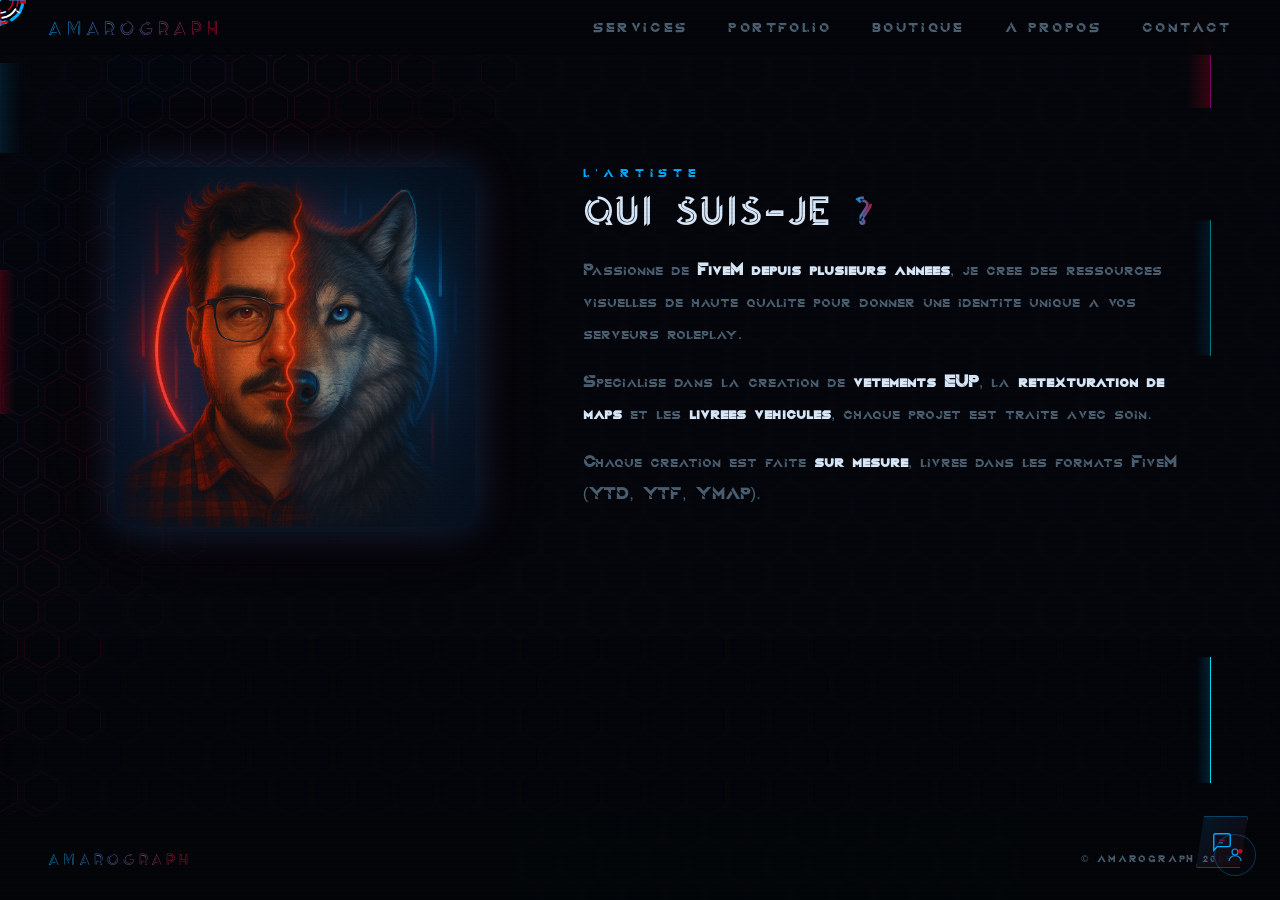
==== commit 682ba8ac: "fix: retrait boutons Discord et TikTok du footer" ====
--- a/about.html
+++ b/about.html
@@ -40,10 +40,7 @@
 
 <footer>
   <span class="flogo">Amarograph</span>
-  <div class="sl">
-    <a class="sb" href="#">Discord</a>
-    <a class="sb" href="#">TikTok</a>
-  </div>
+  
   <span class="fr">© Amarograph 2025</span>
 </footer>
 <!-- CHAT WIDGET -->
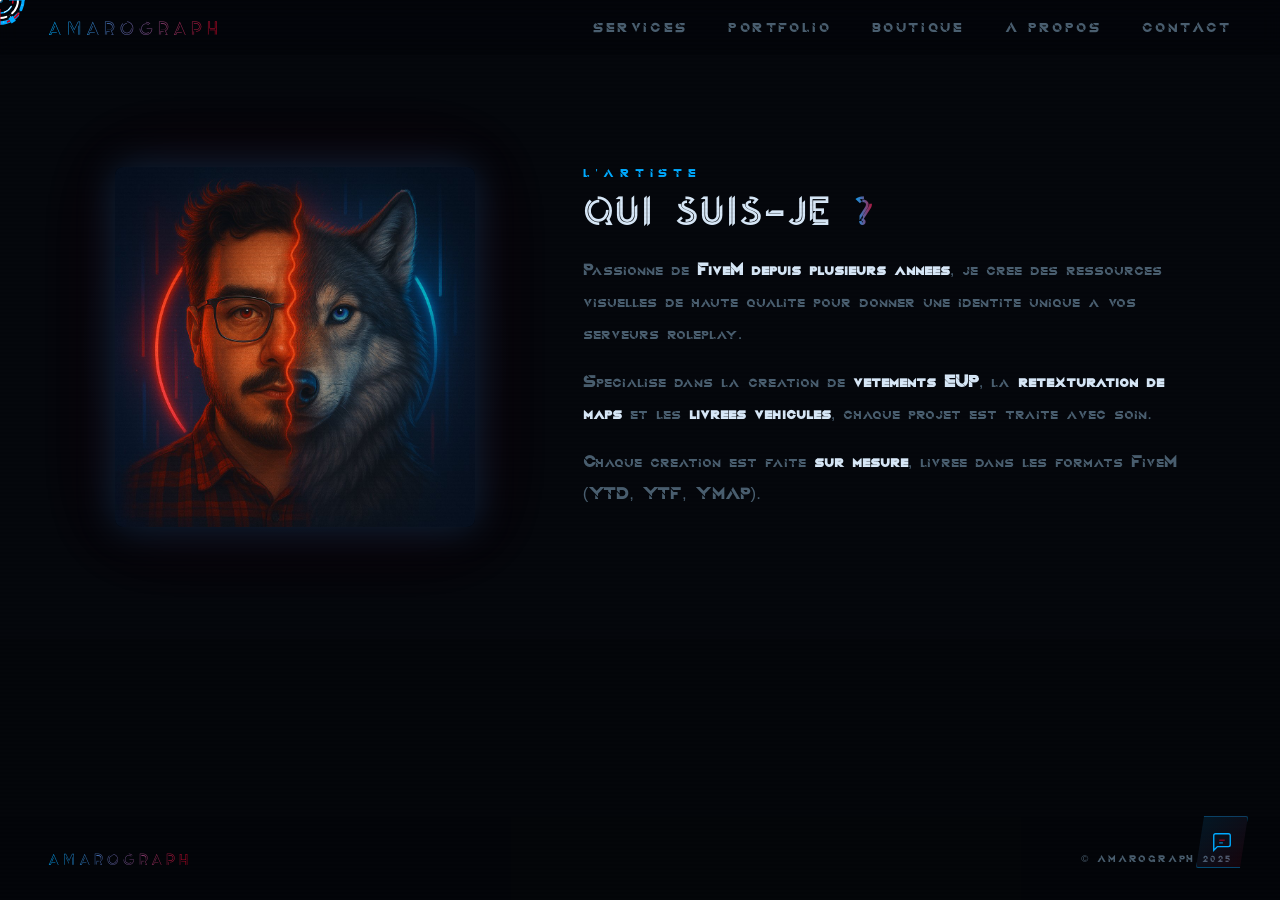
==== commit 2eff7aa1: "fix: suppression des barres flash sur les cotes - Retire les canvas #fl et #fr de toutes les pages -" ====
--- a/about.html
+++ b/about.html
@@ -12,8 +12,6 @@
 </div>
 <canvas id="neon-border"></canvas>
 <canvas id="hexbg"></canvas>
-<canvas id="fl"></canvas>
-<canvas id="fr"></canvas>
 <nav class="Z">
   <a href="index.html" class="logo" style="text-decoration:none">Amarograph</a>
   <ul class="navl">
--- a/style.css
+++ b/style.css
@@ -20,8 +20,6 @@
 
 /* ── CANVASES BG ── */
 #hexbg{position:fixed;inset:0;z-index:0;pointer-events:none}
-#fl{position:fixed;top:0;left:0;z-index:1;pointer-events:none;width:110px}
-#fr{position:fixed;top:0;right:0;z-index:1;pointer-events:none;width:110px}
 
 /* ── NEON BORDER TOUR DE PAGE ── */
 #neon-border{
@@ -238,11 +236,13 @@
 .shop-card-img-placeholder svg{width:40px;height:40px;opacity:.3}
 
 /* ── ADMIN ── */
-#admin-btn{position:fixed;bottom:1.5rem;right:1.5rem;z-index:200;
+#admin-btn{position:fixed;bottom:1.5rem;left:1.5rem;z-index:200;
   width:42px;height:42px;border-radius:50%;
-  background:rgba(6,8,14,.9);border:1px solid rgba(0,170,255,.3);
+  background:rgba(6,8,14,.9);border:1px solid rgba(0,170,255,.15);
   display:flex;align-items:center;justify-content:center;cursor:none;
-  transition:all .2s}
+  transition:all .3s;
+  opacity:0;pointer-events:none}
+#admin-btn.visible{opacity:1;pointer-events:all}
 #admin-btn:hover{border-color:var(--b);box-shadow:0 0 16px rgba(0,170,255,.3)}
 #admin-btn svg{width:18px;height:18px}
 
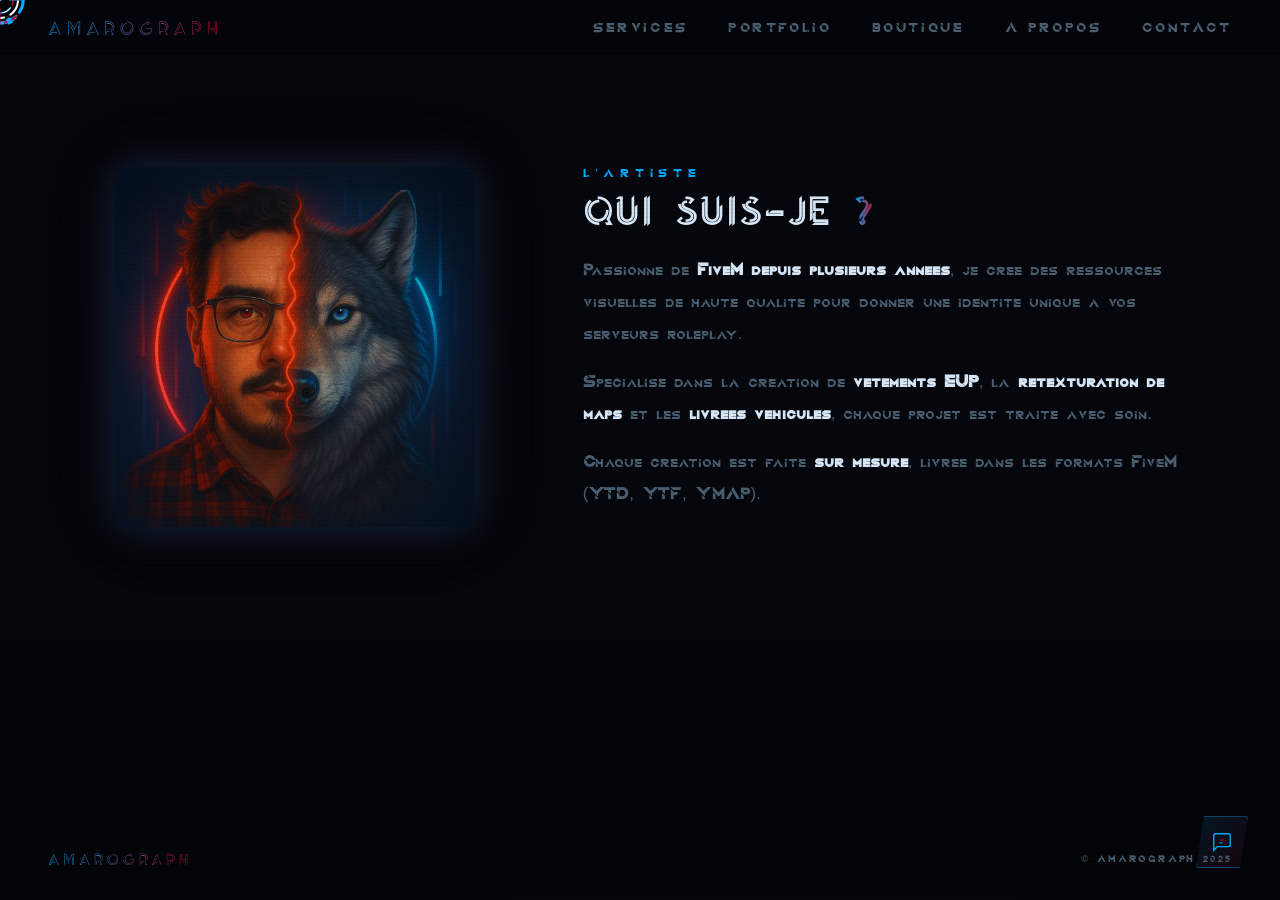
==== commit dcb88100: "feat: page contact transformee en dialogue plein ecran + bot Discord Site: - Contact dans nav ouvre " ====
--- a/about.html
+++ b/about.html
@@ -19,7 +19,7 @@
     <li><a href="portfolio.html">Portfolio</a></li>
     <li><a href="boutique.html">Boutique</a></li>
     <li><a href="about.html" class="active">À propos</a></li>
-    <li><a href="contact.html">Contact</a></li>
+    <li><a href="#" onclick="chatToggle();return false;">Contact</a></li>
   </ul>
 </nav>
 <div class="secw" id="aboutbg"><div id="about"><section>
--- a/style.css
+++ b/style.css
@@ -468,3 +468,60 @@
   padding:.45rem .7rem;transition:all .2s;flex-shrink:0;border-radius:2px}
 .chat-send:hover{border-color:var(--b);box-shadow:0 0 12px rgba(0,170,255,.2)}
 .chat-send svg{width:16px;height:16px;display:block}
+
+/* ══════════════════════════════════
+   PAGE CONTACT — DIALOGUE PLEIN ECRAN
+══════════════════════════════════ */
+.contact-page-wrap{display:flex;min-height:calc(100vh - 60px);align-items:stretch;position:relative;z-index:2}
+.contact-page-left{flex:0 0 420px;padding:5rem 3rem 3rem;display:flex;flex-direction:column;gap:2rem;
+  border-right:1px solid rgba(0,170,255,.1)}
+.contact-page-right{flex:1;display:flex;align-items:center;justify-content:center;padding:3rem 2rem}
+
+.cp-brand{display:flex;align-items:center;gap:.8rem}
+.cp-brand span{font-family:'Arc',sans-serif;font-size:1.1rem;letter-spacing:.3em;
+  background:linear-gradient(90deg,var(--b),var(--r));-webkit-background-clip:text;-webkit-text-fill-color:transparent}
+
+.cp-title{font-family:'Arc',sans-serif;font-size:clamp(2rem,4vw,3rem);letter-spacing:.15em;line-height:1.2;
+  color:var(--text);text-transform:uppercase}
+.cp-title span{background:linear-gradient(90deg,var(--b),var(--r));-webkit-background-clip:text;-webkit-text-fill-color:transparent}
+.cp-sub{font-family:'Quantum',sans-serif;font-size:.85rem;color:var(--muted);line-height:1.8}
+
+.cp-infos{display:flex;flex-direction:column;gap:1rem;margin-top:auto}
+.cp-info-item{display:flex;align-items:center;gap:.8rem;
+  font-family:'Quantum',sans-serif;font-size:.78rem;letter-spacing:.1em;color:var(--muted)}
+
+.cp-chat{width:100%;max-width:520px;background:rgba(4,6,10,.95);
+  border:1px solid rgba(0,170,255,.18);
+  clip-path:polygon(14px 0%,100% 0%,calc(100% - 14px) 100%,0% 100%);
+  display:flex;flex-direction:column;
+  box-shadow:0 0 60px rgba(0,0,0,.5),0 0 30px rgba(0,170,255,.04)}
+
+.cp-chat-head{padding:1.2rem 1.5rem;display:flex;align-items:center;gap:1rem;
+  border-bottom:1px solid rgba(0,170,255,.12)}
+
+.cp-chat-msgs{height:280px;overflow-y:auto;padding:1rem 1.2rem;
+  display:flex;flex-direction:column;gap:.7rem;scroll-behavior:smooth}
+.cp-chat-msgs::-webkit-scrollbar{width:3px}
+.cp-chat-msgs::-webkit-scrollbar-thumb{background:rgba(0,170,255,.2)}
+
+.cp-chat-form{padding:.8rem 1.2rem 1.2rem;display:flex;flex-direction:column;gap:.6rem;
+  border-top:1px solid rgba(0,170,255,.1)}
+.cp-chat-form input{background:rgba(255,255,255,.03);border:1px solid rgba(0,170,255,.15);
+  color:var(--text);font-family:'Quantum',sans-serif;font-size:.78rem;padding:.55rem .9rem;
+  outline:none;transition:border-color .2s;border-radius:2px}
+.cp-chat-form input:focus{border-color:var(--b)}
+.cp-msg-row{display:flex;gap:.5rem;align-items:flex-end}
+.cp-msg-row textarea{flex:1;background:rgba(255,255,255,.03);border:1px solid rgba(0,170,255,.15);
+  color:var(--text);font-family:'Quantum',sans-serif;font-size:.78rem;padding:.55rem .9rem;
+  outline:none;resize:none;height:42px;max-height:120px;line-height:1.5;
+  transition:border-color .2s;border-radius:2px}
+.cp-msg-row textarea:focus{border-color:var(--b)}
+.cp-hint{font-family:'Quantum',sans-serif;font-size:.65rem;color:rgba(200,210,230,.25);text-align:center}
+.cp-hint kbd{background:rgba(0,170,255,.1);border:1px solid rgba(0,170,255,.2);
+  padding:.1rem .3rem;border-radius:2px;font-family:inherit}
+
+@media(max-width:768px){
+  .contact-page-wrap{flex-direction:column}
+  .contact-page-left{flex:none;padding:2rem 1.5rem 1.5rem;border-right:none;border-bottom:1px solid rgba(0,170,255,.1)}
+  .contact-page-right{padding:1.5rem}
+}
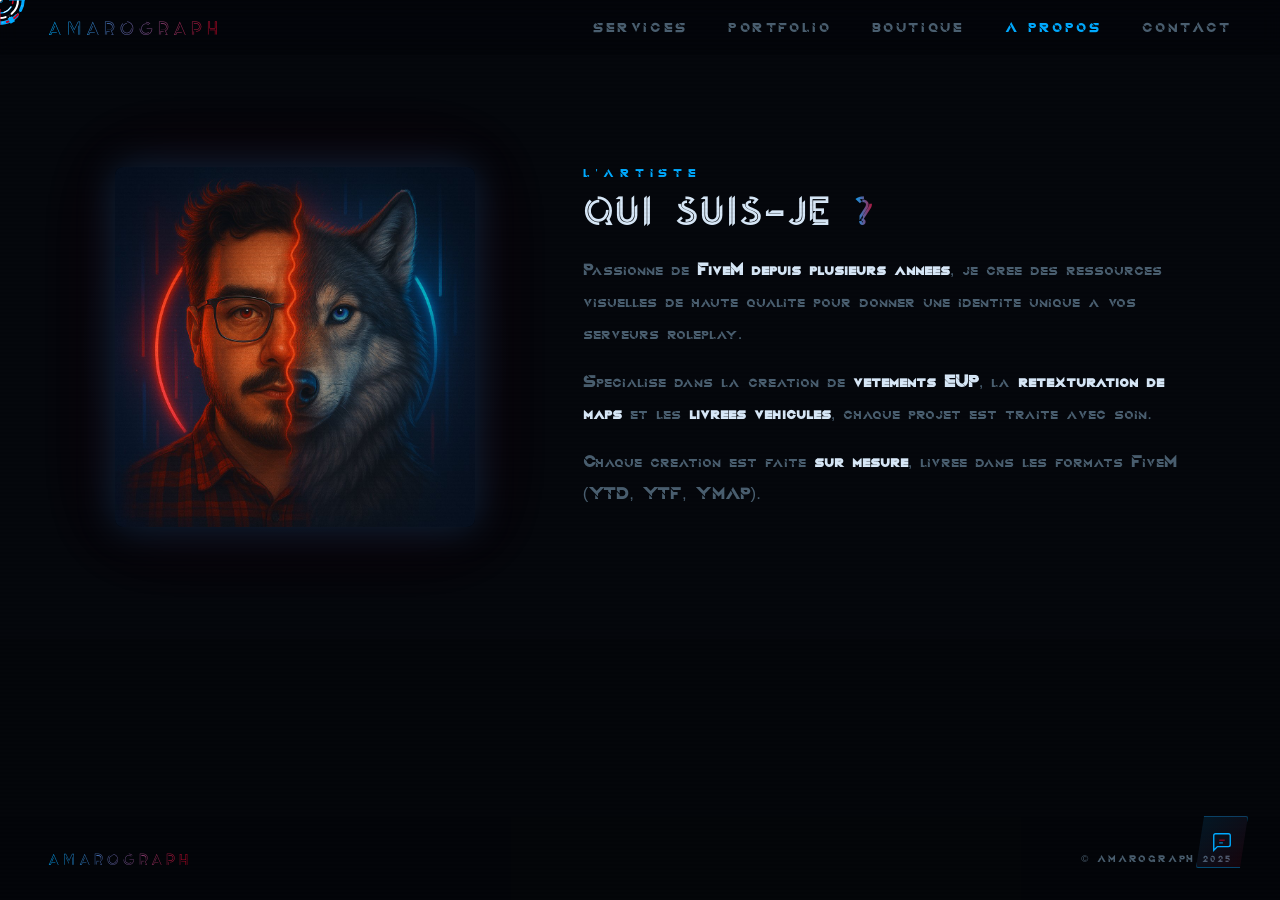
==== commit 0d527df7: "feat: suppression pannel admin public - gestion via site admin Netlify" ====
--- a/about.html
+++ b/about.html
@@ -83,120 +83,6 @@
   </div>
 </div>
 
-<!-- ADMIN BTN -->
-<div id="admin-btn" onclick="admOpen()" title="Admin">
-  <svg viewBox="0 0 24 24" fill="none" stroke="#00AAFF" stroke-width="1.5">
-    <circle cx="12" cy="8" r="4"/><path d="M4 20c0-4 3.6-7 8-7s8 3 8 7"/>
-    <circle cx="19" cy="7" r="3" fill="#CC0020" stroke="none"/>
-  </svg>
-</div>
-
-<!-- LOGIN -->
-<div id="admin-login">
-  <div class="adm-box">
-    <div class="adm-title">Panneau Admin</div>
-    <label class="adm-label">Mot de passe</label>
-    <input type="password" class="adm-input" id="adm-pwd" placeholder="••••••••" onkeydown="if(event.key==='Enter')admLogin()">
-    <div id="adm-err" class="adm-err">Mot de passe incorrect</div>
-    <div style="display:flex;gap:.6rem;margin-top:1.2rem">
-      <button class="adm-btn adm-btn-b" onclick="admLogin()" style="flex:1">Connexion</button>
-      <button class="adm-btn adm-btn-r" onclick="admClose()" style="flex:1">Annuler</button>
-    </div>
-  </div>
-</div>
-
-<!-- PANEL -->
-<div id="admin-panel">
-  <div class="adm-box">
-    <div style="display:flex;align-items:center;justify-content:space-between;margin-bottom:1.5rem">
-      <div class="adm-title" style="margin-bottom:0">Administration</div>
-      <button class="adm-btn adm-btn-r" onclick="admLogout()">Déconnexion</button>
-    </div>
-
-    <div class="adm-tabs">
-      <div class="adm-tab active" onclick="admTab('photos',this)">Photos portfolio</div>
-      <div class="adm-tab" onclick="admTab('textes',this)">Textes du site</div>
-      <div class="adm-tab" onclick="admTab('services',this)">Services</div>
-      <div class="adm-tab" onclick="admTab('params',this)">Paramètres</div>
-    </div>
-
-    <!-- TAB PHOTOS -->
-    <div class="adm-tab-content active" id="atab-photos">
-      <div style="display:flex;gap:.6rem;align-items:center;margin-bottom:.8rem;flex-wrap:wrap">
-        <select id="adm-cat-new" class="adm-input" style="width:auto;flex:1">
-          <option value="vetement">Vêtement</option>
-          <option value="livery">Livery</option>
-          <option value="mapping">Mapping</option>
-          <option value="design">Design</option>
-        </select>
-        <input type="text" id="adm-name-new" class="adm-input" placeholder="Nom de la création" style="flex:2">
-        <input type="text" id="adm-desc-new" class="adm-input" placeholder="Description courte" style="flex:3">
-        <label class="adm-btn adm-btn-b" style="cursor:pointer">
-          + Ajouter photo
-          <input type="file" id="adm-file-new" accept="image/*" style="display:none" onchange="admAddPhoto()">
-        </label>
-      </div>
-      <div class="adm-photos-grid" id="adm-photos-grid"></div>
-    </div>
-
-    <!-- TAB TEXTES -->
-    <div class="adm-tab-content" id="atab-textes">
-      <div class="adm-section">
-        <div class="adm-label">Section Hero</div>
-        <label class="adm-label">Accroche</label>
-        <input type="text" class="adm-input" id="edit-eyebrow" oninput="liveEdit('txt-eyebrow',this.value)">
-        <label class="adm-label">Titre principal</label>
-        <input type="text" class="adm-input" id="edit-hero-title" oninput="liveEditArc('txt-hero-title',this.value)">
-        <label class="adm-label">Sous-titre</label>
-        <input type="text" class="adm-input" id="edit-hero-sub" oninput="liveEdit('txt-hero-sub',this.value)">
-      </div>
-      <div class="adm-section">
-        <div class="adm-label">Section À propos</div>
-        <label class="adm-label">Titre</label>
-        <input type="text" class="adm-input" id="edit-about-title" oninput="liveEditArc('txt-about-title',this.value)">
-        <label class="adm-label">Paragraphe 1</label>
-        <textarea class="adm-input" id="edit-about-p1" rows="3" oninput="liveEditP('about-p1',this.value)" style="resize:vertical"></textarea>
-        <label class="adm-label">Paragraphe 2</label>
-        <textarea class="adm-input" id="edit-about-p2" rows="3" oninput="liveEditP('about-p2',this.value)" style="resize:vertical"></textarea>
-        <label class="adm-label">Paragraphe 3</label>
-        <textarea class="adm-input" id="edit-about-p3" rows="3" oninput="liveEditP('about-p3',this.value)" style="resize:vertical"></textarea>
-      </div>
-      <div class="adm-section">
-        <div class="adm-label">Section Contact</div>
-        <label class="adm-label">Titre</label>
-        <input type="text" class="adm-input" id="edit-contact-title" oninput="liveEditArc('txt-contact-title',this.value)">
-        <label class="adm-label">Sous-titre</label>
-        <input type="text" class="adm-input" id="edit-contact-sub" oninput="liveEdit('txt-contact-sub',this.value)">
-      </div>
-      <div style="display:flex;gap:.6rem;margin-top:1rem">
-        <button class="adm-btn adm-btn-g" onclick="admSaveTexts()" style="flex:1">Sauvegarder textes</button>
-      </div>
-    </div>
-
-    <!-- TAB SERVICES -->
-    <div class="adm-tab-content" id="atab-services">
-      <div id="adm-services-list"></div>
-      <button class="adm-btn adm-btn-g" onclick="admSaveServices()" style="margin-top:1rem">Sauvegarder services</button>
-    </div>
-
-    <!-- TAB PARAMS -->
-    <div class="adm-tab-content" id="atab-params">
-      <div class="adm-section">
-        <div class="adm-label">Discord Webhook</div>
-        <label class="adm-label">URL du Webhook (pour recevoir les messages du formulaire de contact)</label>
-        <input type="text" class="adm-input" id="adm-webhook" placeholder="https://discord.com/api/webhooks/...">
-        <p style="font-family:'Quantum',sans-serif;font-size:.7rem;color:var(--muted);margin-top:.5rem;line-height:1.6">
-          Allez dans les paramètres de votre salon Discord → Intégrations → Webhooks → Nouveau webhook, puis copiez l'URL ici.
-        </p>
-        <button class="adm-btn adm-btn-g" onclick="admSaveWebhook()" style="margin-top:1rem">Sauvegarder</button>
-      </div>
-    </div>
-
-  </div>
-</div>
-
-<div id="adm-toast" class="adm-toast">Sauvegardé !</div>
-
 <!-- LIGHTBOX -->
 <div class="lightbox" id="lightbox">
   <button class="lb-close" onclick="lbClose()">&times;</button>
--- a/style.css
+++ b/style.css
@@ -11,7 +11,7 @@
 body{background:var(--dark);color:var(--text);overflow-x:hidden;cursor:none;font-family:'Quantum',sans-serif;
   display:flex;flex-direction:column;min-height:100vh}
 *{cursor:none!important}
-a,button,select,input,textarea,[onclick],.fb,.sb,.hcta,.fsub,.sc,.pg-photo,.lb-close,.lb-nav,.adm-btn,.adm-tab,.shop-item,.shop-cart-item-remove{cursor:none!important}
+a,button,select,input,textarea,[onclick],.fb,.sb,.hcta,.fsub,.sc,.pg-photo,.lb-close,.lb-nav,.shop-item,.shop-cart-item-remove{cursor:none!important}
 body::before{content:'';position:fixed;inset:0;pointer-events:none;z-index:9990;
   background:repeating-linear-gradient(0deg,transparent,transparent 2px,rgba(0,0,0,.022) 2px,rgba(0,0,0,.022) 4px)}
 
@@ -235,90 +235,6 @@
   background:rgba(0,170,255,.03);color:var(--muted)}
 .shop-card-img-placeholder svg{width:40px;height:40px;opacity:.3}
 
-/* ── ADMIN ── */
-#admin-btn{position:fixed;bottom:1.5rem;left:1.5rem;z-index:200;
-  width:42px;height:42px;border-radius:50%;
-  background:rgba(6,8,14,.9);border:1px solid rgba(0,170,255,.15);
-  display:flex;align-items:center;justify-content:center;cursor:none;
-  transition:all .3s;
-  opacity:0;pointer-events:none}
-#admin-btn.visible{opacity:1;pointer-events:all}
-#admin-btn:hover{border-color:var(--b);box-shadow:0 0 16px rgba(0,170,255,.3)}
-#admin-btn svg{width:18px;height:18px}
-
-#admin-login,#admin-panel{display:none;position:fixed;inset:0;z-index:9000;
-  background:rgba(4,6,10,.97);backdrop-filter:blur(12px);
-  align-items:center;justify-content:center;overflow-y:auto}
-#admin-login.open,#admin-panel.open{display:flex}
-
-.adm-box{background:#08090F;border:1px solid rgba(0,170,255,.2);
-  padding:2.5rem;width:min(440px,90vw);border-radius:2px}
-.adm-title{font-family:'Arc',sans-serif;font-size:1.4rem;letter-spacing:.15em;
-  background:linear-gradient(90deg,var(--b),var(--r));-webkit-background-clip:text;
-  -webkit-text-fill-color:transparent;margin-bottom:1.5rem;text-align:center}
-.adm-label{font-family:'Quantum',sans-serif;font-size:.7rem;letter-spacing:.3em;
-  text-transform:uppercase;color:var(--muted);display:block;margin-bottom:.4rem;margin-top:1rem}
-.adm-input{width:100%;padding:.75rem 1rem;background:#06080E;
-  border:1px solid rgba(0,170,255,.15);color:var(--text);
-  font-family:'Quantum',sans-serif;font-size:.9rem;outline:none;
-  transition:border-color .2s}
-.adm-input:focus{border-color:var(--b)}
-.adm-btn{font-family:'Quantum',sans-serif;font-size:.7rem;letter-spacing:.3em;
-  text-transform:uppercase;padding:.8rem 1.5rem;cursor:none;
-  transition:all .2s;border-radius:2px}
-.adm-btn-b{background:linear-gradient(135deg,rgba(0,170,255,.15),rgba(204,0,32,.1));
-  border:1px solid var(--b);color:var(--b)}
-.adm-btn-b:hover{background:linear-gradient(135deg,rgba(0,170,255,.3),rgba(204,0,32,.2));
-  box-shadow:0 0 16px rgba(0,170,255,.2)}
-.adm-btn-r{background:rgba(204,0,32,.1);border:1px solid var(--r);color:var(--r)}
-.adm-btn-r:hover{background:rgba(204,0,32,.25)}
-.adm-btn-g{background:rgba(0,180,80,.1);border:1px solid #00B450;color:#00B450}
-.adm-btn-g:hover{background:rgba(0,180,80,.25)}
-.adm-err{color:var(--r);font-family:'Quantum',sans-serif;font-size:.75rem;
-  text-align:center;margin-top:.8rem;display:none}
-
-#admin-panel .adm-box{width:min(900px,95vw);max-height:90vh;overflow-y:auto;padding:2rem}
-.adm-tabs{display:flex;gap:2px;margin-bottom:1.5rem;background:rgba(0,170,255,.04)}
-.adm-tab{font-family:'Quantum',sans-serif;font-size:.7rem;letter-spacing:.2em;
-  text-transform:uppercase;padding:.6rem 1.2rem;cursor:none;
-  border:1px solid transparent;color:var(--muted);transition:all .2s}
-.adm-tab.active{border-color:var(--b);color:var(--b);background:rgba(0,170,255,.08)}
-.adm-tab-content{display:none}
-.adm-tab-content.active{display:block}
-
-.adm-section{margin-bottom:1.5rem;padding-bottom:1.5rem;border-bottom:1px solid rgba(0,170,255,.08)}
-.adm-section:last-child{border-bottom:none}
-.adm-row{display:flex;gap:.6rem;align-items:flex-end;flex-wrap:wrap;margin-top:.4rem}
-
-/* Portfolio grid admin */
-.adm-photos-grid{display:grid;grid-template-columns:repeat(auto-fill,minmax(140px,1fr));gap:.8rem;margin-top:1rem}
-.adm-photo-item{position:relative;aspect-ratio:4/3;background:#0A0C16;
-  border:1px solid rgba(0,170,255,.15);border-radius:2px;overflow:hidden;cursor:none}
-.adm-photo-item img{width:100%;height:100%;object-fit:cover}
-.adm-photo-del{position:absolute;top:4px;right:4px;
-  background:rgba(204,0,32,.85);border:none;color:#fff;
-  width:22px;height:22px;border-radius:50%;cursor:none;font-size:11px;
-  display:flex;align-items:center;justify-content:center}
-.adm-photo-del:hover{background:var(--r)}
-.adm-photo-add{aspect-ratio:4/3;background:#0A0C16;
-  border:1px dashed rgba(0,170,255,.3);border-radius:2px;
-  display:flex;flex-direction:column;align-items:center;justify-content:center;
-  cursor:none;gap:.4rem;transition:border-color .2s}
-.adm-photo-add:hover{border-color:var(--b)}
-.adm-photo-add span{font-family:'Quantum',sans-serif;font-size:.65rem;
-  letter-spacing:.2em;text-transform:uppercase;color:var(--muted)}
-.adm-photo-info{margin-top:.4rem}
-.adm-photo-info input{width:100%;padding:.4rem .6rem;background:#06080E;
-  border:1px solid rgba(0,170,255,.12);color:var(--text);
-  font-family:'Quantum',sans-serif;font-size:.72rem;outline:none;margin-top:.3rem}
-.adm-photo-info input:focus{border-color:var(--b)}
-
-.adm-toast{position:fixed;bottom:5rem;left:50%;transform:translateX(-50%);
-  background:#00B450;color:#fff;font-family:'Quantum',sans-serif;
-  font-size:.75rem;letter-spacing:.2em;text-transform:uppercase;
-  padding:.6rem 1.5rem;border-radius:2px;z-index:9999;
-  opacity:0;transition:opacity .3s;pointer-events:none}
-.adm-toast.show{opacity:1}
 
 /* Portfolio public avec vraies photos */
 .pg-photos{display:grid;grid-template-columns:repeat(auto-fill,minmax(280px,1fr));gap:2px}
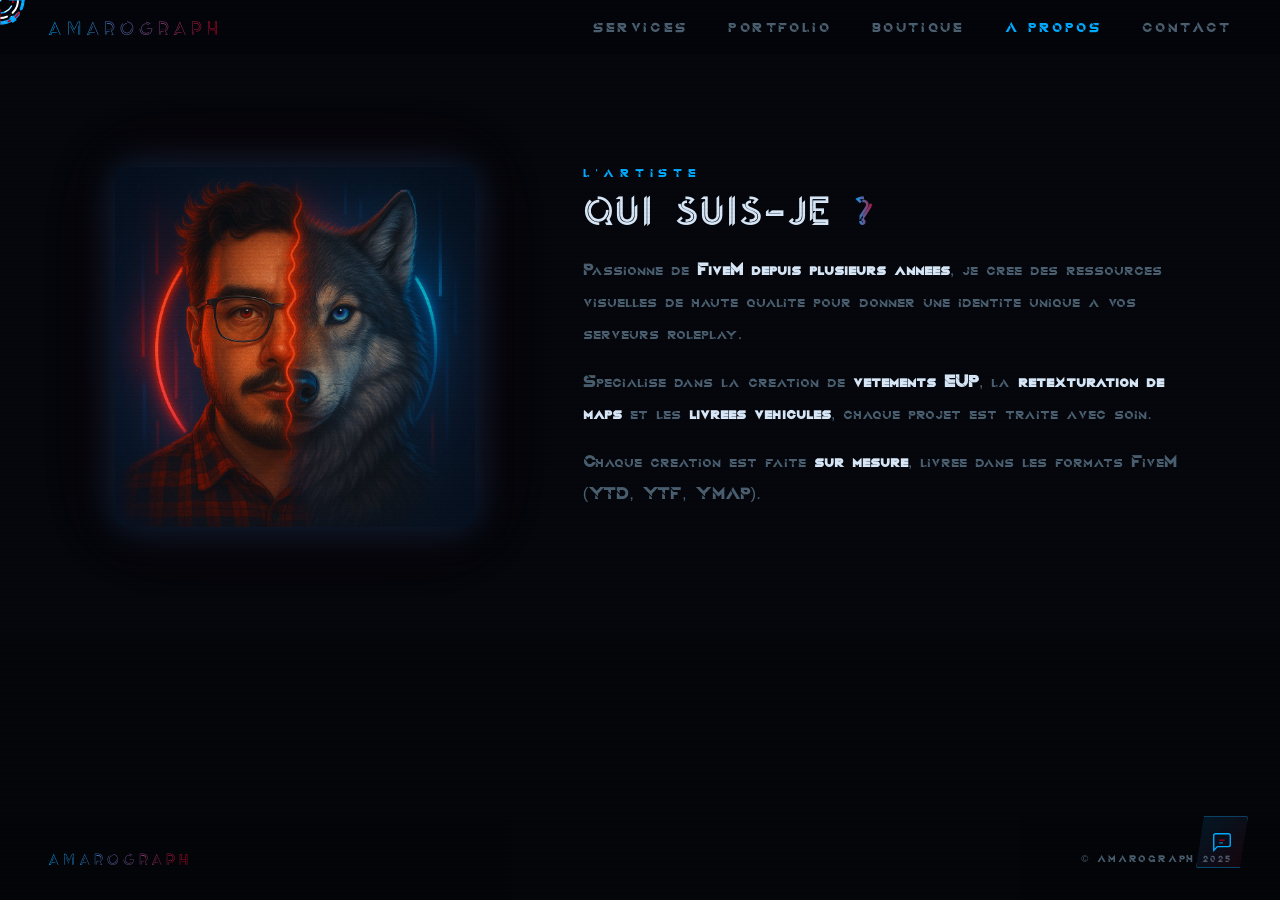
==== commit b3c37907: "feat: grande modale centrée pour le bouton Contact" ====
--- a/about.html
+++ b/about.html
@@ -19,7 +19,7 @@
     <li><a href="portfolio.html">Portfolio</a></li>
     <li><a href="boutique.html">Boutique</a></li>
     <li><a href="about.html" class="active">À propos</a></li>
-    <li><a href="#" onclick="chatToggle();return false;">Contact</a></li>
+    <li><a href="#" onclick="contactOpen();return false;">Contact</a></li>
   </ul>
 </nav>
 <div class="secw" id="aboutbg"><div id="about"><section>
@@ -42,6 +42,7 @@
   <span class="fr">© Amarograph 2025</span>
 </footer>
 <!-- CHAT WIDGET -->
+<div class="chat-overlay" id="chat-overlay" onclick="contactClose()"></div>
 <div id="chat-bubble" onclick="chatToggle()" title="Nous contacter">
   <div id="chat-notif"></div>
   <svg viewBox="0 0 24 24" fill="none" stroke="#00AAFF" stroke-width="1.5">
--- a/style.css
+++ b/style.css
@@ -355,6 +355,13 @@
   color:var(--text);align-self:flex-end;
   clip-path:polygon(0% 0%,calc(100% - 6px) 0%,100% 100%,6px 100%)}
 .chat-msg.sent{background:rgba(0,180,80,.08);border:1px solid rgba(0,180,80,.2);
+/* Boutons de choix de catégorie */
+.chat-choices{display:flex;flex-direction:column;gap:.35rem;margin:.3rem 0 .5rem;align-self:flex-start;width:100%}
+.chat-choice-btn{background:rgba(0,170,255,.07);border:1px solid rgba(0,170,255,.22);color:var(--b);
+  font-family:'Quantum',sans-serif;font-size:.62rem;letter-spacing:.12em;text-transform:uppercase;
+  padding:.5rem .9rem;cursor:none;border-radius:2px;text-align:left;transition:all .2s;
+  clip-path:polygon(5px 0%,100% 0%,calc(100% - 5px) 100%,0% 100%)}
+.chat-choice-btn:hover{background:rgba(0,170,255,.18);border-color:var(--b);transform:translateX(3px)}
   color:#00B450;align-self:center;text-align:center;font-size:.7rem}
 
 .chat-typing{display:none;align-self:flex-start;padding:.4rem .8rem;
@@ -384,6 +391,24 @@
   padding:.45rem .7rem;transition:all .2s;flex-shrink:0;border-radius:2px}
 .chat-send:hover{border-color:var(--b);box-shadow:0 0 12px rgba(0,170,255,.2)}
 .chat-send svg{width:16px;height:16px;display:block}
+
+/* ── CONTACT MODAL (grande bulle centrée) ── */
+#chat-overlay{position:fixed;inset:0;background:rgba(0,0,0,0.65);backdrop-filter:blur(6px);
+  z-index:9990;display:none;cursor:none}
+#chat-overlay.active{display:block}
+#chat-window.chat-modal{
+  position:fixed!important;bottom:auto!important;right:auto!important;
+  top:50%!important;left:50%!important;
+  transform:translate(-50%,-50%) scale(0.95)!important;
+  opacity:0!important;pointer-events:none!important;
+  width:min(620px,95vw)!important;z-index:9995!important;transition:all .3s cubic-bezier(.25,.46,.45,.94)!important}
+#chat-window.chat-modal.open{
+  transform:translate(-50%,-50%) scale(1)!important;
+  opacity:1!important;pointer-events:all!important}
+#chat-window.chat-modal .chat-msgs{height:300px!important}
+#chat-window.chat-modal .chat-head{padding:1rem 1.2rem!important}
+#chat-window.chat-modal .chat-foot{padding:.8rem 1.2rem 1rem!important}
+#chat-window.chat-modal .chat-name-row{padding:.5rem 1.2rem!important}
 
 /* ══════════════════════════════════
    PAGE CONTACT — DIALOGUE PLEIN ECRAN
